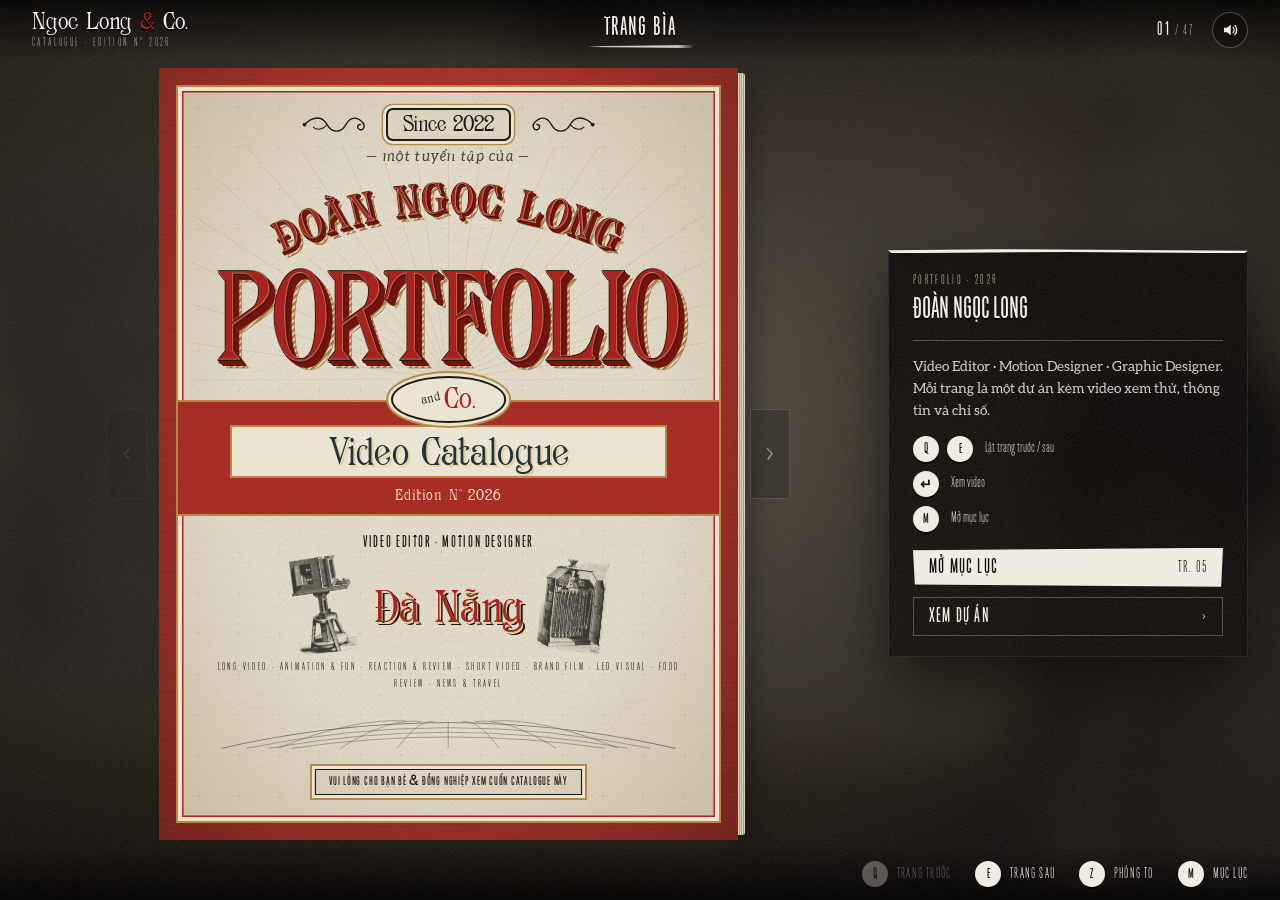
==== index.html @ 3c0e80d6 "Initial commit" ====
<!doctype html>
<html lang="vi">
<head>
  <meta charset="utf-8">
  <meta name="viewport" content="width=device-width, initial-scale=1, viewport-fit=cover">
  <title>Đoàn Ngọc Long · Portfolio</title>
  <meta name="description" content="Portfolio của Đoàn Ngọc Long, Video Editor, Motion Designer và Graphic Designer tại Đà Nẵng, trình bày theo phong cách catalogue Wheeler, Rawson & Co. trong Red Dead Redemption 2.">
  <meta property="og:title" content="Đoàn Ngọc Long · Portfolio">
  <meta property="og:description" content="Video Editor · Motion Designer · Graphic Designer, Đà Nẵng">
  <meta property="og:image" content="assets/img/portrait.jpg">
  <meta name="theme-color" content="#0d0b09">
  <link rel="icon" href="data:image/svg+xml,%3Csvg xmlns='http://www.w3.org/2000/svg' viewBox='0 0 64 64'%3E%3Ccircle cx='32' cy='32' r='30' fill='%23a8231d'/%3E%3Ccircle cx='32' cy='32' r='25' fill='none' stroke='%23e8e2d3' stroke-width='2'/%3E%3Ctext x='32' y='43' font-family='Georgia,serif' font-size='32' font-weight='bold' fill='%23e8e2d3' text-anchor='middle'%3E%26%3C/text%3E%3C/svg%3E">
  <link rel="preload" href="assets/fonts/hand-gothic-bold.woff2" as="font" type="font/woff2" crossorigin>
  <link rel="preload" href="assets/fonts/aleo.woff2" as="font" type="font/woff2" crossorigin>
  <link rel="stylesheet" href="css/style.css?v=12">
</head>
<body>
  <div class="backdrop" aria-hidden="true"><img id="bgImg" alt=""></div>

  <header class="topbar">
    <button class="brand" data-go="0" aria-label="Về trang bìa">
      <span class="brand-name">Ngoc Long <i>&amp;</i> Co.</span>
      <span class="brand-sub">Catalogue · Edition Nº 2026</span>
    </button>
    <div class="topbar-title" id="sectionTitle">Trang bìa</div>
    <div class="topbar-right">
      <span class="counter"><b id="pageNo">01</b> / <span id="pageTotal">00</span></span>
      <button class="sound" id="soundBtn" aria-pressed="true" title="Bật/tắt âm thanh lật trang">
        <svg viewBox="0 0 24 24" aria-hidden="true"><path d="M4 9h4l5-4v14l-5-4H4z" fill="currentColor"/><path class="wave" d="M16 8.5a5 5 0 0 1 0 7M18.5 6a8.5 8.5 0 0 1 0 12" fill="none" stroke="currentColor" stroke-width="1.8" stroke-linecap="round"/></svg>
      </button>
    </div>
  </header>

  <main class="stage">
    <nav class="toc" id="toc" aria-label="Mục lục"></nav>

    <section class="book-wrap">
      <button class="turn turn-prev" data-act="prev" aria-label="Trang trước"><span>‹</span></button>
      <div class="book" id="book" aria-live="polite"></div>
      <button class="turn turn-next" data-act="next" aria-label="Trang sau"><span>›</span></button>
    </section>

    <aside class="panel" id="panel" aria-live="polite"></aside>
  </main>

  <footer class="prompts" id="prompts">
    <button data-act="prev"><kbd>Q</kbd><span>Trang trước</span></button>
    <button data-act="next"><kbd>E</kbd><span>Trang sau</span></button>
    <button data-act="play" id="promptPlay"><kbd>↵</kbd><span>Xem video</span></button>
    <button data-act="zoom" id="promptZoom"><kbd>Z</kbd><span>Phóng to</span></button>
    <button data-act="toc"><kbd>M</kbd><span>Mục lục</span></button>
  </footer>

  <div class="modal" id="modal" role="dialog" aria-modal="true" aria-labelledby="modalTitle" hidden>
    <div class="modal-inner">
      <div class="modal-head">
        <h2 id="modalTitle"></h2>
        <button class="modal-close" data-act="close"><kbd>Esc</kbd><span>Đóng</span></button>
      </div>
      <div class="modal-frame"><video id="modalVideo" controls playsinline preload="metadata"></video><iframe id="modalYt" title="Trình phát YouTube" allow="autoplay; encrypted-media; picture-in-picture; fullscreen" allowfullscreen></iframe></div>
      <p class="modal-meta" id="modalMeta"></p>
      <a class="modal-full" id="modalFull" href="#" target="_blank" rel="noopener" hidden>Xem bản đầy đủ trên Google Drive ↗</a>
    </div>
  </div>

  <script src="js/data.js?v=12"></script>
  <script src="js/excerpts.js?v=12"></script>
  <script src="js/app.js?v=12"></script>
</body>
</html>
---- css/style.css ----
/* ==========================================================================
   ĐOÀN NGỌC LONG — PORTFOLIO
   Phong cách: catalogue Wheeler, Rawson & Co. trong menu Red Dead Redemption 2
   Font: bản Việt hoá SVN (Archaic 1897, Hand Gothic, Aleo) — xem tools/fonts.py
   ========================================================================== */

@font-face { font-family: "Archaic"; src: url("../assets/fonts/archaic-1897.woff2") format("woff2"); font-display: swap; }
@font-face { font-family: "HandGothic"; src: url("../assets/fonts/hand-gothic.woff2") format("woff2"); font-weight: 400; font-display: swap; }
@font-face { font-family: "HandGothic"; src: url("../assets/fonts/hand-gothic-bold.woff2") format("woff2"); font-weight: 700; font-display: swap; }
@font-face { font-family: "Aleo"; src: url("../assets/fonts/aleo.woff2") format("woff2"); font-weight: 400; font-style: normal; font-display: swap; }
@font-face { font-family: "Aleo"; src: url("../assets/fonts/aleo-bold.woff2") format("woff2"); font-weight: 700; font-style: normal; font-display: swap; }
@font-face { font-family: "Aleo"; src: url("../assets/fonts/aleo-italic.woff2") format("woff2"); font-weight: 400; font-style: italic; font-display: swap; }

:root {
  color-scheme: dark;

  /* mực & giấy */
  --ink: #1d1a16;
  --ink-2: #4a4136;
  --paper: #ebe4d3;
  --paper-2: #ddd4be;
  --red: #a8231d;
  --red-2: #74140f;
  --gold: #b38b47;
  --gold-2: #e3cf9c;
  --slate: #22343b;

  /* giao diện RDR2 */
  --ui: #f3efe6;
  --ui-dim: rgba(243, 239, 230, .6);
  --ui-line: rgba(243, 239, 230, .28);
  --rdr-red: #b81c1c;

  --f-display: "Archaic", Georgia, serif;
  --f-gothic: "HandGothic", "Arial Narrow", sans-serif;
  --f-body: "Aleo", Georgia, serif;

  --top-h: 60px;
  --bot-h: 52px;
  --toc-w: 260px;
  --panel-w: 360px;
  --turn: 720ms;

  --noise: url("data:image/svg+xml,%3Csvg xmlns='http://www.w3.org/2000/svg' width='220' height='220'%3E%3Cfilter id='n'%3E%3CfeTurbulence type='fractalNoise' baseFrequency='.85' numOctaves='3' stitchTiles='stitch'/%3E%3CfeColorMatrix values='0 0 0 0 .32 0 0 0 0 .26 0 0 0 0 .18 0 0 0 .2 0'/%3E%3C/filter%3E%3Crect width='100%25' height='100%25' filter='url(%23n)'/%3E%3C/svg%3E");
  --fiber: url("data:image/svg+xml,%3Csvg xmlns='http://www.w3.org/2000/svg' width='400' height='400'%3E%3Cfilter id='f'%3E%3CfeTurbulence type='fractalNoise' baseFrequency='.012 .35' numOctaves='2' seed='4'/%3E%3CfeColorMatrix values='0 0 0 0 .4 0 0 0 0 .32 0 0 0 0 .22 0 0 0 .09 0'/%3E%3C/filter%3E%3Crect width='100%25' height='100%25' filter='url(%23f)'/%3E%3C/svg%3E");
  /* hoa văn giấy: lưới quả trám in mờ kèm bông hoa nhỏ */
  --pattern: url("data:image/svg+xml,%3Csvg xmlns='http://www.w3.org/2000/svg' width='56' height='56' viewBox='0 0 56 56'%3E%3Cg fill='none' stroke='%235a4630' stroke-opacity='.075' stroke-width='.8'%3E%3Cpath d='M28 2 54 28 28 54 2 28Z'/%3E%3Cpath d='M28 12 44 28 28 44 12 28Z'/%3E%3C/g%3E%3Cg fill='%235a4630' fill-opacity='.09'%3E%3Ccircle cx='28' cy='28' r='2'/%3E%3Ccircle cx='28' cy='22.5' r='1.1'/%3E%3Ccircle cx='28' cy='33.5' r='1.1'/%3E%3Ccircle cx='22.5' cy='28' r='1.1'/%3E%3Ccircle cx='33.5' cy='28' r='1.1'/%3E%3Ccircle cx='0' cy='0' r='1.3'/%3E%3Ccircle cx='56' cy='0' r='1.3'/%3E%3Ccircle cx='0' cy='56' r='1.3'/%3E%3Ccircle cx='56' cy='56' r='1.3'/%3E%3C/g%3E%3C/svg%3E");
}

*, *::before, *::after { box-sizing: border-box; }
html, body { height: 100%; }
body {
  margin: 0;
  background: #0b0908;
  color: var(--ui);
  font-family: var(--f-gothic);
  overflow: hidden;
  -webkit-font-smoothing: antialiased;
  text-rendering: optimizeLegibility;
}
button { font: inherit; color: inherit; }
button:focus-visible, a:focus-visible, [tabindex]:focus-visible { outline: 2px solid var(--rdr-red); outline-offset: 3px; }
a { color: inherit; }
[hidden] { display: none !important; }

/* nền: ảnh dự án đang xem, làm mờ như thế giới game phía sau menu */
.backdrop { position: fixed; inset: 0; z-index: -1; background: #0b0908; overflow: hidden; }
.backdrop img {
  position: absolute;
  inset: -6%;
  width: 112%;
  height: 112%;
  object-fit: cover;
  filter: blur(28px) saturate(.75) brightness(.38);
  opacity: 0;
  transition: opacity .8s ease;
}
.backdrop img.on { opacity: 1; }
.backdrop::after {
  content: "";
  position: absolute;
  inset: 0;
  background: var(--noise), radial-gradient(ellipse 75% 70% at 50% 45%, rgba(20, 14, 9, .2) 0%, rgba(6, 5, 4, .78) 100%);
}

/* ==========================================================================
   THANH TRÊN & THANH PHÍM TẮT
   ========================================================================== */
.topbar {
  position: fixed;
  inset: 0 0 auto 0;
  height: var(--top-h);
  z-index: 30;
  display: grid;
  grid-template-columns: 1fr auto 1fr;
  align-items: center;
  padding: 0 32px;
  background: linear-gradient(180deg, rgba(0, 0, 0, .7), rgba(0, 0, 0, 0));
}
.brand { justify-self: start; display: flex; flex-direction: column; background: none; border: 0; padding: 0; cursor: pointer; text-align: left; line-height: 1.1; }
.brand-name { font-family: var(--f-display); font-size: 22px; text-shadow: 0 2px 0 #000; }
.brand-name i { font-style: normal; color: var(--rdr-red); }
.brand-sub { margin-top: 3px; font-size: 12px; letter-spacing: .2em; text-transform: uppercase; color: var(--ui-dim); }
.topbar-title {
  position: relative;
  padding: 0 18px 4px;
  font-weight: 700;
  font-size: 26px;
  letter-spacing: .05em;
  text-transform: uppercase;
  text-shadow: 0 2px 0 #000;
}
.topbar-title::after {
  content: "";
  position: absolute;
  left: 0;
  right: 0;
  bottom: -3px;
  height: 3px;
  background: linear-gradient(90deg, transparent, var(--ui) 15%, var(--ui) 85%, transparent);
  clip-path: polygon(0 40%, 100% 0, 98% 100%, 3% 70%);
  opacity: .85;
}
.topbar-right { justify-self: end; display: flex; align-items: center; gap: 18px; }
.counter { font-size: 15px; letter-spacing: .12em; color: var(--ui-dim); }
.counter b { color: var(--ui); font-size: 19px; }
.sound { width: 36px; height: 36px; display: grid; place-items: center; border: 1px solid var(--ui-line); border-radius: 50%; background: rgba(0, 0, 0, .35); cursor: pointer; }
.sound svg { width: 18px; height: 18px; }
.sound.off { color: var(--ui-dim); }
.sound.off .wave { opacity: 0; }

.prompts {
  position: fixed;
  inset: auto 0 0 0;
  height: var(--bot-h);
  z-index: 30;
  display: flex;
  align-items: center;
  justify-content: flex-end;
  gap: 24px;
  padding: 0 32px;
  background: linear-gradient(0deg, rgba(0, 0, 0, .7), rgba(0, 0, 0, 0));
}
.prompts button { display: flex; align-items: center; gap: 9px; background: none; border: 0; padding: 4px 0; cursor: pointer; font-size: 15px; letter-spacing: .08em; text-transform: uppercase; text-shadow: 0 1px 2px #000; }
.prompts button:disabled { opacity: .32; cursor: default; }
kbd {
  display: inline-grid;
  place-items: center;
  min-width: 26px;
  height: 26px;
  padding: 0 7px;
  border-radius: 13px;
  background: #f1ece2;
  color: #121110;
  font-family: var(--f-gothic);
  font-weight: 700;
  font-size: 14px;
  letter-spacing: 0;
  text-shadow: none;
  box-shadow: 0 2px 0 rgba(0, 0, 0, .65);
}

/* ==========================================================================
   BỐ CỤC CHÍNH
   ========================================================================== */
.stage {
  position: fixed;
  top: var(--top-h);
  bottom: var(--bot-h);
  left: 0;
  right: 0;
  z-index: 1;
  isolation: isolate;
  display: grid;
  grid-template-columns: var(--toc-w) 1fr var(--panel-w);
  grid-template-rows: 100%;
  gap: 24px;
  padding: 8px 32px;
}

.toc { overflow-y: auto; padding: 6px 4px 6px 0; scrollbar-width: thin; scrollbar-color: rgba(255, 255, 255, .25) transparent; }
.toc-head {
  display: flex;
  justify-content: space-between;
  align-items: center;
  padding-bottom: 10px;
  border-bottom: 1px solid var(--ui-line);
  font-weight: 700;
  font-size: 22px;
  letter-spacing: .04em;
  text-transform: uppercase;
}
.toc-close { display: none; background: none; border: 0; cursor: pointer; font-size: 18px; }
.toc ul { list-style: none; margin: 8px 0 0; padding: 0; }
.toc-item {
  display: flex;
  align-items: baseline;
  gap: 10px;
  width: 100%;
  padding: 5px 10px;
  background: none;
  border: 1px solid transparent;
  color: rgba(243, 239, 230, .62);
  text-align: left;
  cursor: pointer;
  font-size: 15px;
  line-height: 1.3;
  transition: color .15s, background-color .15s;
}
.toc-item .no { flex: none; width: 22px; font-size: 12px; color: rgba(243, 239, 230, .38); }
.toc-item.is-dept { margin-top: 10px; color: var(--ui); font-weight: 700; font-size: 18px; letter-spacing: .04em; text-transform: uppercase; }
.toc-item.is-dept .no { color: var(--rdr-red); }
.toc-item.is-sub { padding-left: 16px; font-size: 14px; }
.toc-item:hover { color: var(--ui); background: rgba(255, 255, 255, .05); }
.toc-item.is-current { color: #fff; background: rgba(0, 0, 0, .55); border-color: rgba(255, 255, 255, .78); box-shadow: inset 3px 0 0 var(--rdr-red); }

/* ---------- cuốn sách ---------- */
.book-wrap {
  display: grid;
  grid-template-columns: 40px auto 40px;
  grid-template-rows: 100%;
  align-items: center;
  justify-content: center;
  gap: 12px;
  min-width: 0;
}
.book {
  position: relative;
  height: min(100%, 1180px, calc((100vw - var(--toc-w) - var(--panel-w) - 240px) * 4 / 3));
  aspect-ratio: 3 / 4;
  perspective: 2600px;
}
.book::before {
  content: "";
  position: absolute;
  top: .7%;
  bottom: .7%;
  right: -7px;
  width: 7px;
  background: repeating-linear-gradient(90deg, #d9d0bb 0 1px, #a99c82 1px 2px);
  border-radius: 0 3px 3px 0;
  box-shadow: 6px 10px 20px rgba(0, 0, 0, .5);
}
.turn {
  width: 40px;
  height: 90px;
  display: grid;
  place-items: center;
  background: rgba(0, 0, 0, .35);
  border: 1px solid var(--ui-line);
  font-size: 36px;
  line-height: 1;
  cursor: pointer;
  opacity: .5;
  transition: opacity .2s, background-color .2s;
}
.turn:hover:not(:disabled) { opacity: 1; background: rgba(0, 0, 0, .6); }
.turn:disabled { opacity: .1; cursor: default; }

.page { position: absolute; inset: 0; visibility: hidden; container-type: inline-size; transform-origin: left center; backface-visibility: hidden; }
.page.is-current { visibility: visible; z-index: 1; }
.page.turn-out { z-index: 3; animation: turnOut var(--turn) cubic-bezier(.45, .05, .4, 1) forwards; }
.page.turn-in { z-index: 3; animation: turnIn var(--turn) cubic-bezier(.45, .05, .4, 1) forwards; }
@keyframes turnOut { 0% { transform: rotateY(0); filter: brightness(1); } 100% { transform: rotateY(-96deg); filter: brightness(.55); } }
/* lần đầu mở trang: camera zoom vụt ra, từng khối bật lên giật nhẹ như stop-motion, vòng mực khoanh tiêu đề */
.page.revealing { overflow: hidden; }
.sheet.reveal { animation: rvCam .75s cubic-bezier(.16, .84, .3, 1) var(--rv0, 0ms) both; }
@keyframes rvCam {
  0% { transform: scale(1.3) translate(5%, 6%) rotate(-1.4deg); filter: blur(5px) brightness(1.06); }
  55% { filter: blur(0) brightness(1); }
  100% { transform: none; filter: none; }
}
.sheet.reveal .rv { animation: rvPop .5s steps(6, jump-end) backwards; animation-delay: calc(var(--rv0, 0ms) + 280ms + var(--d, 0) * 60ms); }
@keyframes rvPop {
  0% { opacity: 0; transform: translate(var(--jx), var(--jy)) rotate(var(--jr)) scale(1.22); }
  35% { opacity: 1; transform: translate(calc(var(--jx) * -.5), calc(var(--jy) * -.5)) rotate(calc(var(--jr) * -.6)) scale(.96); }
  70% { transform: rotate(calc(var(--jr) * .3)) scale(1.015); }
}
.ink-oval { position: absolute; z-index: 4; overflow: visible; pointer-events: none; }
.ink-oval path { fill: none; stroke: var(--red); stroke-width: max(2px, calc(var(--u) * .4)); stroke-linecap: round; stroke-linejoin: round; vector-effect: non-scaling-stroke; opacity: .85; stroke-dasharray: 1; stroke-dashoffset: 1; animation: inkDraw .6s steps(10, end) var(--ink-d, 0ms) forwards, inkFade .6s ease calc(var(--ink-d, 0ms) + 2400ms) forwards; }
@keyframes inkDraw { to { stroke-dashoffset: 0; } }
@keyframes inkFade { to { opacity: 0; } }
@keyframes turnIn { 0% { transform: rotateY(-96deg); filter: brightness(.55); } 100% { transform: rotateY(0); filter: brightness(1); } }

.folio {
  position: absolute;
  bottom: 1.6cqw;
  left: 0;
  right: 0;
  text-align: center;
  font-family: var(--f-gothic);
  font-size: max(10px, 1.3cqw);
  letter-spacing: .25em;
  color: var(--ink-2);
  pointer-events: none;
}
.page--cover .folio, .page--back .folio { display: none; }

/* ==========================================================================
   TỜ GIẤY — đơn vị --u = 1% bề rộng trang
   ========================================================================== */
.sheet {
  --u: 1cqw;
  --fs-body: max(12px, calc(var(--u) * 1.72));
  --fs-small: max(11px, calc(var(--u) * 1.48));
  --fs-tiny: max(10px, calc(var(--u) * 1.28));
  position: absolute;
  inset: 0;
  overflow: hidden auto;
  scrollbar-width: none;
  padding: calc(var(--u) * 5.2) calc(var(--u) * 6) calc(var(--u) * 5.5);
  background-color: var(--paper);
  background-image:
    var(--noise),
    var(--fiber),
    var(--pattern),
    radial-gradient(ellipse 80% 75% at 50% 45%, transparent 55%, rgba(130, 100, 60, .22) 100%),
    linear-gradient(90deg, rgba(0, 0, 0, .1), transparent 4%);
  background-size: auto, auto, calc(var(--u) * 7) calc(var(--u) * 7), auto, auto;
  color: var(--ink);
  font-family: var(--f-body);
  font-size: var(--fs-body);
  line-height: 1.55;
  box-shadow: 0 30px 60px rgba(0, 0, 0, .65), 0 0 0 1px rgba(0, 0, 0, .45);
}
/* viền đôi in mảnh quanh trang */
.sheet::before {
  content: "";
  position: absolute;
  inset: calc(var(--u) * 2.4);
  border: 1px solid rgba(29, 26, 22, .4);
  outline: 1px solid rgba(29, 26, 22, .25);
  outline-offset: calc(var(--u) * -.6);
  pointer-events: none;
}
.sheet::-webkit-scrollbar { display: none; }
.sheet p { margin: 0 0 calc(var(--u) * 1.1); }

.topmarks { position: absolute; top: calc(var(--u) * 3.6); left: calc(var(--u) * 6); right: calc(var(--u) * 6); display: flex; justify-content: space-between; pointer-events: none; }
.topmarks span { width: calc(var(--u) * 14); height: calc(var(--u) * .8); border-top: 1px solid var(--ink-2); border-bottom: 1px solid var(--ink-2); opacity: .6; }

.kicker {
  margin: 0 0 calc(var(--u) * .8) !important;
  padding-top: calc(var(--u) * .9);
  border-top: 2px solid var(--ink);
  font-family: var(--f-gothic);
  font-size: var(--fs-small);
  letter-spacing: .18em;
  text-transform: uppercase;
}
.headline {
  margin: 0 0 calc(var(--u) * 1.2);
  font-family: var(--f-gothic);
  font-weight: 700;
  font-size: calc(var(--u) * 4.4);
  line-height: 1.12;
  letter-spacing: .01em;
  text-transform: uppercase;
  text-wrap: balance;
}
.headline.xl { font-family: var(--f-display); font-weight: 400; font-size: calc(var(--u) * 6.4); text-transform: none; line-height: 1.15; }
.headline .light { font-weight: 400; color: var(--ink-2); }
.center { text-align: center; }
.italic { font-style: italic; }
.small { font-size: var(--fs-small); }
.by { margin-top: calc(var(--u) * -.4) !important; text-align: right; font-family: var(--f-gothic); font-size: var(--fs-small); letter-spacing: .1em; text-transform: uppercase; }
.lead { font-weight: 700; }
.dropcap::first-letter {
  float: left;
  font-family: var(--f-display);
  font-weight: 400;
  font-size: calc(var(--u) * 4.6);
  line-height: .9;
  padding: calc(var(--u) * .5) calc(var(--u) * .8) 0 0;
  color: var(--red);
}
.sub {
  margin: calc(var(--u) * 1.6) 0 calc(var(--u) * .5);
  font-family: var(--f-gothic);
  font-weight: 700;
  font-size: calc(var(--u) * 2.3);
  line-height: 1.2;
  letter-spacing: .02em;
  text-transform: uppercase;
}
.dots {
  height: calc(var(--u) * .5);
  margin: calc(var(--u) * 1.4) 0;
  background: radial-gradient(circle, var(--ink-2) 38%, transparent 44%) 0 50% / calc(var(--u) * 1) calc(var(--u) * .5) repeat-x;
}

/* con dấu tròn */
.seal {
  flex: none;
  width: calc(var(--u) * 11);
  height: calc(var(--u) * 11);
  display: grid;
  place-content: center;
  text-align: center;
  border: calc(var(--u) * .45) double var(--ink);
  border-radius: 50%;
  font-family: var(--f-display);
  line-height: 1;
  transform: rotate(-9deg);
  opacity: .8;
  pointer-events: none;
}
.seal-top { font-size: calc(var(--u) * 3.4); }
.seal-amp { font-family: var(--f-body); font-style: italic; font-size: calc(var(--u) * 1.6); margin: calc(var(--u) * .3) 0; }
.seal-bot { font-family: var(--f-gothic); font-size: calc(var(--u) * 1.3); letter-spacing: .2em; }

/* ==========================================================================
   BÌA TRƯỚC & BÌA SAU
   ========================================================================== */
.sheet.cover, .sheet.back {
  padding: 0;
  overflow: hidden;
  background-color: var(--red);
  background-image: var(--noise), var(--fiber), radial-gradient(ellipse at 50% 40%, transparent 50%, rgba(40, 0, 0, .45) 100%);
  background-size: auto;
}
.sheet.cover::before, .sheet.back::before { display: none; }
.cover-frame {
  position: absolute;
  inset: calc(var(--u) * 3);
  display: flex;
  flex-direction: column;
  align-items: center;
  padding: calc(var(--u) * 3.5) calc(var(--u) * 4);
  text-align: center;
  background-color: var(--paper);
  background-image: var(--noise), var(--fiber), var(--pattern), radial-gradient(ellipse at 50% 50%, transparent 55%, rgba(130, 100, 60, .25) 100%);
  background-size: auto, auto, calc(var(--u) * 7) calc(var(--u) * 7), auto;
  border: calc(var(--u) * .5) solid var(--gold);
  box-shadow: inset 0 0 0 calc(var(--u) * .7) var(--paper), inset 0 0 0 calc(var(--u) * .95) var(--red);
}
.cover-top { display: flex; align-items: center; gap: calc(var(--u) * 1.5); }
.flourish { width: calc(var(--u) * 13); height: auto; color: var(--ink); }
.flourish.r { transform: scaleX(-1); }
.the-original {
  padding: calc(var(--u) * .6) calc(var(--u) * 2.6) calc(var(--u) * .4);
  border: calc(var(--u) * .35) solid var(--ink);
  border-radius: calc(var(--u) * 1.2);
  box-shadow: 0 0 0 calc(var(--u) * .5) var(--paper), 0 0 0 calc(var(--u) * .75) var(--gold);
  font-family: var(--f-display);
  font-size: calc(var(--u) * 3.4);
  line-height: 1.2;
}
.cover-name { width: calc(100% + var(--u) * 4); margin: calc(var(--u) * 1) 0 calc(var(--u) * -1.5); font-weight: 400; line-height: 0; }
.sr { position: absolute; width: 1px; height: 1px; overflow: hidden; clip: rect(0 0 0 0); white-space: nowrap; }
.cn { display: block; width: 100%; height: auto; overflow: visible; font-family: var(--f-display); }
.cn-rays line { stroke: var(--gold); stroke-width: 1.4; opacity: .22; }
.cn-hatch { fill: url(#cnHatch); stroke: #8a6a33; stroke-width: 1; }
.cn-depth { fill: var(--red-2); stroke: var(--red-2); stroke-width: 3; stroke-linejoin: round; }
.cn-main { fill: var(--red); stroke: var(--ink); stroke-width: 3.2; stroke-linejoin: round; paint-order: stroke; }
.cn-shine { fill: none; stroke: #f3d9a6; stroke-width: 1.1; opacity: .55; }
.cn-first .cn-main { stroke-width: 2; }
.cn-first .cn-main, .cn-first .cn-hatch, .cn-first .cn-depth { letter-spacing: 4px; }
.cn-first text { letter-spacing: 4px; }
.cn-small { font-family: var(--f-body); font-style: italic; fill: var(--ink-2); letter-spacing: 2px; }
.cover-band {
  position: relative;
  width: calc(100% + var(--u) * 8);
  margin-top: calc(var(--u) * 5);
  padding: calc(var(--u) * 4) 0 calc(var(--u) * 1.2);
  background-color: var(--red);
  background-image: var(--noise);
  border-top: calc(var(--u) * .5) solid var(--gold);
  border-bottom: calc(var(--u) * .5) solid var(--gold);
}
.cover-co {
  position: absolute;
  top: calc(var(--u) * -4.4);
  left: 50%;
  transform: translateX(-50%);
  width: calc(var(--u) * 20);
  height: calc(var(--u) * 8);
  display: flex;
  align-items: center;
  justify-content: center;
  gap: calc(var(--u) * .8);
  border-radius: 50%;
  background: var(--paper);
  border: calc(var(--u) * .45) solid var(--ink);
  box-shadow: 0 0 0 calc(var(--u) * .5) var(--paper), 0 0 0 calc(var(--u) * .85) var(--gold);
  font-family: var(--f-display);
  font-size: calc(var(--u) * 4.6);
  color: var(--red);
}
.cover-co small { font-size: calc(var(--u) * 2); color: var(--ink); transform: rotate(-12deg); }
.cover-catalogue {
  margin: 0 calc(var(--u) * 9);
  padding: calc(var(--u) * 1) 0 calc(var(--u) * .4);
  background: var(--paper);
  border: calc(var(--u) * .4) solid var(--gold);
  font-family: var(--f-display);
  font-size: calc(var(--u) * 6.2);
  line-height: 1.15;
  color: var(--slate);
  text-shadow: calc(var(--u) * .3) calc(var(--u) * .3) 0 var(--gold-2);
}
.cover-edition { margin-top: calc(var(--u) * 1.2); font-family: var(--f-display); font-size: calc(var(--u) * 2.4); letter-spacing: .06em; color: var(--paper); }
.cover-mid { flex: 1; width: 100%; display: flex; flex-direction: column; align-items: center; justify-content: center; padding: calc(var(--u) * 1.2) 0; }
.cover-tag { margin: 0 !important; font-family: var(--f-gothic); font-weight: 700; font-size: calc(var(--u) * 2.8); letter-spacing: .1em; text-transform: uppercase; }
.cover-city {
  margin: calc(var(--u) * 1.2) 0 0 !important;
  font-family: var(--f-display);
  font-size: calc(var(--u) * 7);
  line-height: 1.25;
  color: var(--red);
  text-shadow: calc(var(--u) * .3) calc(var(--u) * .3) 0 var(--gold-2), calc(var(--u) * .6) calc(var(--u) * .6) 0 var(--ink);
}
.cover-reach { margin: calc(var(--u) * 1) 0 0 !important; font-family: var(--f-gothic); font-size: calc(var(--u) * 1.9); letter-spacing: .22em; text-transform: uppercase; }
.globe { width: 92%; height: calc(var(--u) * 8); margin-top: calc(var(--u) * 1.6); color: var(--ink); opacity: .55; }
.cover-foot {
  padding: calc(var(--u) * 1.3) calc(var(--u) * 3);
  border: calc(var(--u) * .35) solid var(--gold);
  box-shadow: inset 0 0 0 calc(var(--u) * .5) var(--paper), inset 0 0 0 calc(var(--u) * .7) var(--ink);
  font-family: var(--f-gothic);
  font-weight: 700;
  font-size: calc(var(--u) * 2.2);
  letter-spacing: .06em;
  line-height: 1.3;
  text-transform: uppercase;
}
.cover-foot i { font-family: var(--f-display); font-style: normal; text-transform: none; }

.back-frame {
  position: absolute;
  inset: calc(var(--u) * 3);
  display: flex;
  flex-direction: column;
  align-items: center;
  justify-content: center;
  padding: calc(var(--u) * 5);
  border: calc(var(--u) * .5) solid var(--gold);
  box-shadow: inset 0 0 0 calc(var(--u) * .9) var(--red), inset 0 0 0 calc(var(--u) * 1.1) var(--gold-2);
  text-align: center;
  color: var(--paper);
}
.back-frame .flourish { color: var(--gold-2); width: calc(var(--u) * 18); }
.back-line { margin: 0 !important; font-family: var(--f-display); font-size: calc(var(--u) * 5.4); line-height: 1.25; }
.back-small { margin: calc(var(--u) * 3) 0 !important; font-family: var(--f-gothic); font-size: calc(var(--u) * 2); letter-spacing: .16em; text-transform: uppercase; }
.back-emblem {
  width: calc(var(--u) * 27);
  height: calc(var(--u) * 27);
  display: grid;
  place-content: center;
  margin-bottom: calc(var(--u) * 3);
  border-radius: 50%;
  border: calc(var(--u) * .7) double var(--gold-2);
  background: rgba(0, 0, 0, .12);
  font-family: var(--f-display);
  font-size: calc(var(--u) * 3.6);
  line-height: 1.2;
}
.back-emblem i { font-style: normal; font-size: calc(var(--u) * 4.4); color: var(--gold-2); }
.back-contact { margin-bottom: calc(var(--u) * 2) !important; font-family: var(--f-gothic); font-size: calc(var(--u) * 2.1); letter-spacing: .06em; }
.back-contact a { text-decoration: none; border-bottom: 1px solid currentColor; }
.fineprint { position: absolute; left: calc(var(--u) * 9); right: calc(var(--u) * 9); bottom: calc(var(--u) * 5); margin: 0 !important; font-family: var(--f-body); font-size: var(--fs-tiny); line-height: 1.45; text-align: center; color: var(--paper); opacity: .75; }

/* ==========================================================================
   GIỚI THIỆU
   ========================================================================== */
.about-grid { display: grid; grid-template-columns: 36% 1fr; gap: calc(var(--u) * 4); margin-top: calc(var(--u) * 1.2); align-items: start; }
.portrait {
  position: relative;
  margin: calc(var(--u) * 1) 0 0;
  padding: calc(var(--u) * 1) calc(var(--u) * 1) 0;
  background: #f6f1e5;
  box-shadow: 0 calc(var(--u) * .4) calc(var(--u) * 1.2) rgba(0, 0, 0, .25);
  transform: rotate(-1.5deg);
}
.portrait img { display: block; width: 100%; aspect-ratio: 3 / 4; object-fit: cover; object-position: 50% 20%; filter: grayscale(1) contrast(1.08) sepia(.12); }
.portrait figcaption { padding: calc(var(--u) * 1) 0 calc(var(--u) * 1.2); text-align: center; font-family: var(--f-body); font-style: italic; font-size: var(--fs-tiny); line-height: 1.4; }
.portrait figcaption b { display: block; font-family: var(--f-gothic); font-style: normal; font-size: calc(var(--u) * 2.4); letter-spacing: .04em; text-transform: uppercase; }
/* hoa văn góc trang */
.corner { position: absolute; z-index: 1; width: calc(var(--u) * 6); height: calc(var(--u) * 6); color: var(--red); opacity: .55; pointer-events: none; }
.corner svg { display: block; width: 100%; height: 100%; }
.corner.tl { top: calc(var(--u) * 3); left: calc(var(--u) * 3); }
.corner.tr { top: calc(var(--u) * 3); right: calc(var(--u) * 3); transform: scaleX(-1); }
.corner.bl { bottom: calc(var(--u) * 3); left: calc(var(--u) * 3); transform: scaleY(-1); }
.corner.br { bottom: calc(var(--u) * 3); right: calc(var(--u) * 3); transform: scale(-1); }
.sheet.about .topmarks { display: none; }
.sheet.about { padding-top: calc(var(--u) * 7); padding-left: calc(var(--u) * 7.5); padding-right: calc(var(--u) * 7.5); }

/* dòng "Xin chào" với hoa văn kéo dài */
.hello { display: flex; align-items: center; gap: calc(var(--u) * 1.6); }
.hello .headline { margin: 0; flex: none; }
.hello .flourish { flex: none; width: calc(var(--u) * 10); color: var(--red); transform: translateY(calc(var(--u) * .4)); }
.hello-rule { flex: 1; height: calc(var(--u) * .9); border-top: 1px solid var(--ink-2); border-bottom: 1px solid var(--ink-2); background: radial-gradient(circle, var(--ink-2) 35%, transparent 42%) 0 50% / calc(var(--u) * 1.2) calc(var(--u) * .9) repeat-x; opacity: .7; }

/* dấu bưu điện đóng lên ảnh */
.postmark {
  position: absolute;
  z-index: 3;
  right: calc(var(--u) * -3.4);
  top: calc(var(--u) * 7);
  width: calc(var(--u) * 13);
  height: calc(var(--u) * 13);
  display: grid;
  place-content: center;
  border: calc(var(--u) * .35) solid rgba(168, 35, 29, .78);
  border-radius: 50%;
  box-shadow: inset 0 0 0 calc(var(--u) * .5) rgba(235, 228, 211, .55), inset 0 0 0 calc(var(--u) * .75) rgba(168, 35, 29, .6);
  color: rgba(168, 35, 29, .85);
  text-align: center;
  line-height: 1.15;
  transform: rotate(14deg);
  mix-blend-mode: multiply;
  pointer-events: none;
}
.postmark b { font-family: var(--f-gothic); font-size: calc(var(--u) * 1.5); letter-spacing: .14em; text-transform: uppercase; }
.postmark i { font-family: var(--f-display); font-style: normal; font-size: calc(var(--u) * 1.9); margin: calc(var(--u) * .2) 0; }

/* dải phim nhựa */
.filmstrip {
  position: relative;
  display: grid;
  grid-template-columns: repeat(6, 1fr);
  gap: calc(var(--u) * 1);
  margin-top: auto;
  padding: calc(var(--u) * 2.4) calc(var(--u) * 1.4);
  background-color: #1b1814;
  background-image:
    radial-gradient(circle at 50% 50%, var(--paper) 42%, transparent 46%),
    radial-gradient(circle at 50% 50%, var(--paper) 42%, transparent 46%);
  background-size: calc(var(--u) * 2.2) calc(var(--u) * 1.2), calc(var(--u) * 2.2) calc(var(--u) * 1.2);
  background-position: 0 calc(var(--u) * .55), 0 calc(100% - var(--u) * .55);
  background-repeat: repeat-x;
  transform: rotate(-.6deg);
  box-shadow: 0 calc(var(--u) * .4) calc(var(--u) * 1) rgba(0, 0, 0, .3);
}
.film-cell { padding: 0; border: 0; background: #000; cursor: pointer; overflow: hidden; }
.film-cell img { display: block; width: 100%; aspect-ratio: 4 / 5; object-fit: cover; filter: grayscale(1) sepia(.45) contrast(1.15) brightness(.95); transition: filter .4s ease, transform .4s ease; }
.film-cell:hover img, .film-cell:focus-visible img { filter: none; transform: scale(1.05); }
.film-cap { display: none; margin: calc(var(--u) * .9) 0 0 !important; text-align: center; font-style: italic; font-size: var(--fs-tiny); color: var(--ink-2); }

.contact { margin: 0; }
.contact div { display: flex; gap: calc(var(--u) * 1.2); align-items: baseline; padding: calc(var(--u) * .55) 0; border-bottom: 1px dotted var(--ink-2); }
.contact dt { flex: none; width: calc(var(--u) * 12); font-family: var(--f-gothic); font-size: var(--fs-small); letter-spacing: .12em; text-transform: uppercase; }
.contact dd { margin: 0; overflow-wrap: anywhere; }
.contact a { text-decoration: none; border-bottom: 1px solid currentColor; }
.sign { margin-top: calc(var(--u) * 2) !important; text-align: right; font-family: var(--f-display); font-size: calc(var(--u) * 3.6); line-height: 1.3; transform: rotate(-3deg); }

/* ==========================================================================
   HỒ SƠ
   ========================================================================== */
.record-grid { display: grid; grid-template-columns: 1.1fr .9fr; gap: calc(var(--u) * 4); }
.record-col > .sub:first-child { margin-top: calc(var(--u) * .4); }
.timeline { list-style: none; margin: 0; padding: 0; }
.timeline li { display: flex; flex-direction: column; gap: calc(var(--u) * .35); padding: calc(var(--u) * 1.5) 0; border-bottom: 1px dotted var(--ink-2); }
.timeline .when { font-family: var(--f-gothic); font-size: var(--fs-small); letter-spacing: .1em; color: var(--red); }
.timeline b { font-family: var(--f-gothic); font-size: calc(var(--u) * 2.4); line-height: 1.25; letter-spacing: .02em; text-transform: uppercase; }
.timeline .where { font-size: var(--fs-body); line-height: 1.55; }
.record-col .sub { margin-top: calc(var(--u) * 2.4); }
/* ==========================================================================
   TRANH KHẮC PUBLIC DOMAIN & KHUNG CHẠM KHẮC (assets/engravings/web)
   ========================================================================== */
.ill { display: block; width: 100%; height: auto; }

/* tranh hai bên tên mục: cùng chiều cao, canh giữa theo cột */
.dept-hero { display: grid; grid-template-columns: calc(var(--u) * 19) 1fr calc(var(--u) * 19); align-items: center; gap: calc(var(--u) * 1); }
.dept-title { min-width: 0; }
.dept-art { width: 100%; opacity: .92; pointer-events: none; }
.dept-art .ill { height: calc(var(--u) * 17); object-fit: contain; }
.dept-art.l { transform: rotate(-3deg); }
.dept-art.r { transform: rotate(3deg); }
.dept-name { font-size: calc(var(--u) * var(--dn, 8.6)) !important; }
.cover-art { display: flex; align-items: center; justify-content: center; gap: calc(var(--u) * 3); }
.cover-art > span { width: calc(var(--u) * 11); opacity: .85; }
.cover-art > span:first-child { transform: rotate(-8deg); }
.cover-art > span:last-child { transform: rotate(6deg); }
.index-head { display: grid; grid-template-columns: calc(var(--u) * 15) 1fr calc(var(--u) * 15); align-items: center; gap: calc(var(--u) * 2); padding-top: calc(var(--u) * 2.4); }
.index-head .headline.xl { margin-top: 0; }
.index-head p { margin-bottom: 0; }
.index-art { opacity: .92; }
.index-art .ill { height: calc(var(--u) * 15); object-fit: contain; }
.index-art.l { transform: rotate(-4deg); }
.index-art.r { transform: rotate(4deg); }
.hand { display: inline-block; width: calc(var(--u) * 7); margin-right: calc(var(--u) * 1); vertical-align: middle; }
.list-foot .hand { width: calc(var(--u) * 6); }
.contact-head { display: grid; grid-template-columns: 1fr calc(var(--u) * 17); align-items: center; gap: calc(var(--u) * 3); }
.contact-head .headline { margin-top: 0; }
.contact-art { opacity: .95; transform: rotate(3deg); }
.contact-art .ill { max-height: calc(var(--u) * 19); object-fit: contain; }
/* timeline kinh nghiệm hai cột */
.xp { flex: 1; display: grid; grid-template-columns: 1fr 1fr; gap: 0 calc(var(--u) * 3.4); margin-top: calc(var(--u) * .6); }
.xp-col { position: relative; list-style: none; margin: 0; padding: 0 0 0 calc(var(--u) * 2.2); display: flex; flex-direction: column; justify-content: space-between; }
.xp-col::before { content: ""; position: absolute; left: calc(var(--u) * .5); top: calc(var(--u) * 1.2); bottom: calc(var(--u) * 1.2); border-left: 1px solid var(--ink-2); }
.xp-col li { position: relative; padding: calc(var(--u) * .55) 0; border-bottom: 1px dotted rgba(29, 26, 22, .35); }
.xp-col li:last-child { border-bottom: 0; }
.xp-col li::before { content: ""; position: absolute; left: calc(var(--u) * -2.1); top: calc(var(--u) * 1.1); width: calc(var(--u) * 1.1); height: calc(var(--u) * 1.1); border-radius: 50%; background: var(--paper); border: 2px solid var(--red); }
.xp-col .what { display: flex; justify-content: space-between; align-items: baseline; gap: calc(var(--u) * 1); }
.xp-col .when { flex: none; font-family: var(--f-gothic); font-size: var(--fs-tiny); letter-spacing: .06em; color: var(--red); }
.xp-col .what b { font-family: var(--f-gothic); font-size: calc(var(--u) * 2); line-height: 1.25; letter-spacing: .02em; text-transform: uppercase; }
.xp-col .where { display: block; font-size: var(--fs-tiny); line-height: 1.4; }
.xp-foot { margin: calc(var(--u) * 1.2) 0 0 !important; padding-top: calc(var(--u) * 1); border-top: calc(var(--u) * .5) double var(--ink); text-align: center; font-style: italic; font-size: var(--fs-small); }
.sheet.skills .record-grid { flex: none; }
.sheet.skills .filmstrip { margin-top: auto; }

.chip-label { margin: calc(var(--u) * .8) 0 calc(var(--u) * .4) !important; font-family: var(--f-gothic); font-size: var(--fs-tiny); letter-spacing: .14em; text-transform: uppercase; color: var(--ink-2); }
.chips { display: flex; flex-wrap: wrap; gap: calc(var(--u) * .7); }
.chip { padding: calc(var(--u) * .35) calc(var(--u) * 1.1); border: 1px solid var(--ink); font-family: var(--f-gothic); font-size: var(--fs-small); letter-spacing: .04em; line-height: 1.4; }
.chip.strong { background: var(--ink); color: var(--paper); }

/* ==========================================================================
   MỤC LỤC (trang)
   ========================================================================== */
.contents { list-style: none; margin: calc(var(--u) * 3) calc(var(--u) * 2) 0; padding: 0; }
.contents button, .dept-list button {
  display: flex;
  align-items: baseline;
  gap: calc(var(--u) * 1.2);
  width: 100%;
  padding: calc(var(--u) * 1.15) 0;
  background: none;
  border: 0;
  border-bottom: 1px solid rgba(29, 26, 22, .18);
  text-align: left;
  cursor: pointer;
}
.contents .no { flex: none; width: calc(var(--u) * 5); font-family: var(--f-display); font-size: calc(var(--u) * 2.6); color: var(--red); }
.contents .t { font-family: var(--f-gothic); font-weight: 700; font-size: calc(var(--u) * 2.8); line-height: 1.2; letter-spacing: .02em; text-transform: uppercase; }
.contents .t small { display: block; font-family: var(--f-body); font-weight: 400; font-style: italic; font-size: var(--fs-small); letter-spacing: 0; text-transform: none; }
.leader { flex: 1; min-width: calc(var(--u) * 3); border-bottom: calc(var(--u) * .25) dotted var(--ink-2); transform: translateY(calc(var(--u) * -.6)); }
.contents .pg { font-family: var(--f-display); font-size: calc(var(--u) * 2.4); }
.contents button:hover .t, .dept-list button:hover span:first-child { color: var(--red); }

/* ==========================================================================
   TRANG MỞ MỤC
   ========================================================================== */
.sheet.dept::after { content: ""; position: absolute; inset: calc(var(--u) * 3.6); border: calc(var(--u) * .6) dotted rgba(29, 26, 22, .55); pointer-events: none; }
.sheet.dept { padding: calc(var(--u) * 6) calc(var(--u) * 7) calc(var(--u) * 6); }
.dept-hero { position: relative; padding: calc(var(--u) * 5) 0 calc(var(--u) * 2.4); border-bottom: calc(var(--u) * .5) double var(--ink); text-align: center; }
.dept-brand { position: absolute; top: 0; left: 0; font-family: var(--f-display); font-size: calc(var(--u) * 2.4); transform: rotate(-6deg); }
.dept-brand i { font-style: normal; color: var(--red); }
.dept-room { font-family: var(--f-gothic); font-weight: 700; font-size: calc(var(--u) * 2.6); letter-spacing: .3em; text-transform: uppercase; }
.dept-name {
  font-family: var(--f-display);
  font-size: calc(var(--u) * 9.4);
  line-height: 1.2;
  white-space: nowrap;
  text-shadow: calc(var(--u) * .3) calc(var(--u) * .3) 0 var(--paper), calc(var(--u) * .6) calc(var(--u) * .6) 0 var(--red);
}
.dept-ribbon {
  display: inline-block;
  margin-top: calc(var(--u) * 1);
  padding: calc(var(--u) * .5) calc(var(--u) * 2.6);
  background: var(--ink);
  color: var(--paper);
  font-family: var(--f-gothic);
  font-weight: 700;
  font-size: calc(var(--u) * 2);
  letter-spacing: .1em;
  text-transform: uppercase;
  transform: skewX(-10deg);
}
.dept-cols { display: grid; grid-template-columns: 1fr 1fr; margin-top: calc(var(--u) * 2.6); }
.dept-cols > div { padding: 0 calc(var(--u) * 2); }
.dept-cols > div:first-child { padding-left: 0; border-right: 1px solid var(--ink); }
.dept-cols > div:last-child { padding-right: 0; }
.dept-cols .sub:first-child { margin-top: 0; }
.note { font-style: italic; font-size: var(--fs-small); color: var(--ink-2); }
.dept-list { list-style: none; margin: 0; padding: 0; }
.dept-list.many button { padding: calc(var(--u) * .35) 0; }
.dept-list button { padding: calc(var(--u) * .7) 0; font-family: var(--f-gothic); font-size: var(--fs-small); letter-spacing: .03em; }
.dept-list .pg { font-family: var(--f-gothic); white-space: nowrap; color: var(--ink-2); }
.dept-gallery { display: flex; justify-content: center; align-items: flex-end; gap: calc(var(--u) * 2.2); margin: auto auto 0; padding-top: calc(var(--u) * 3); }
.dg {
  position: relative;
  flex: var(--ar) 1 0;
  min-width: 0;
  max-width: calc(var(--u) * 32 * var(--ar) + var(--u) * 1.4);
  padding: calc(var(--u) * .7) calc(var(--u) * .7) calc(var(--u) * 2.4);
  background: #f5f0e4;
  border: 0;
  box-shadow: 0 calc(var(--u) * .3) calc(var(--u) * .9) rgba(0, 0, 0, .28);
  transform: rotate(var(--r));
  cursor: pointer;
  transition: transform .25s ease;
}
.dg img { display: block; width: 100%; height: auto; aspect-ratio: var(--ar); object-fit: cover; filter: grayscale(1) sepia(.3) contrast(1.2); transition: filter .4s ease; }
.dg span { position: absolute; left: 0; right: 0; bottom: calc(var(--u) * .5); font-style: italic; font-size: var(--fs-tiny); }
.dg:hover, .dg:focus-visible { transform: rotate(0) translateY(calc(var(--u) * -.8)); }
.dg:hover img, .dg:focus-visible img { filter: none; }

/* ==========================================================================
   VIDEO MINH HOẠ (kiểu tranh khắc)
   ========================================================================== */
.illus { position: relative; margin: 0; cursor: pointer; transform: rotate(-1.2deg); outline-offset: calc(var(--u) * .8); }
.frame { position: relative; display: block; }
.frame video, .frame .yt-thumb {
  display: block;
  width: 100%;
  object-fit: cover;
  background: var(--paper-2);
  filter: grayscale(1) sepia(.35) contrast(1.25) brightness(1.04);
  mix-blend-mode: multiply;
  box-shadow: 0 0 0 1px rgba(29, 26, 22, .55);
  transition: filter .6s ease;
}
.frame::after {
  content: "";
  position: absolute;
  inset: 0;
  background: radial-gradient(circle, rgba(29, 26, 22, .28) 30%, transparent 34%) 0 0 / calc(var(--u) * .5) calc(var(--u) * .5);
  mix-blend-mode: multiply;
  pointer-events: none;
  transition: opacity .6s ease;
}
.illus:hover video, .illus:focus-visible video, .card.is-selected video,
.illus:hover .yt-thumb, .illus:focus-visible .yt-thumb, .card.is-selected .yt-thumb { filter: none; mix-blend-mode: normal; }
/* số liệu kênh YouTube trên trang dự án */
.item.has-gallery:has(.channel-stats) .illus { width: 56%; }
.channel-stats { display: grid; grid-template-columns: repeat(3, 1fr); margin-top: calc(var(--u) * 1); border-top: 2px solid var(--ink); border-bottom: 2px solid var(--ink); }
.channel-stats > div { padding: calc(var(--u) * .5) calc(var(--u) * 1); text-align: center; border-left: 1px solid rgba(29, 26, 22, .4); }
.channel-stats > div:first-child { border-left: 0; }
.channel-stats b { display: block; font-family: var(--f-gothic); font-weight: 700; font-size: calc(var(--u) * 3.4); line-height: 1.1; color: var(--red); }
.channel-stats span { font-family: var(--f-gothic); font-size: var(--fs-tiny); letter-spacing: .1em; text-transform: uppercase; }
.card-meta .views { font-family: var(--f-gothic); font-weight: 700; color: var(--red); letter-spacing: .04em; }
.illus:hover .frame::after, .illus:focus-visible .frame::after, .card.is-selected .frame::after { opacity: 0; }
.tape {
  position: absolute;
  z-index: 2;
  top: calc(var(--u) * -1.2);
  width: calc(var(--u) * 8);
  height: calc(var(--u) * 2.3);
  background: rgba(226, 214, 176, .8);
  box-shadow: 0 1px 2px rgba(0, 0, 0, .2);
  clip-path: polygon(2% 8%, 98% 0, 100% 92%, 0 100%);
}
.tape.t1 { left: 6%; transform: rotate(-9deg); }
.tape.t2 { right: 6%; transform: rotate(7deg); }
.play-badge {
  position: absolute;
  z-index: 2;
  left: 50%;
  bottom: calc(var(--u) * 3);
  transform: translateX(-50%);
  padding: calc(var(--u) * .5) calc(var(--u) * 1.5) calc(var(--u) * .35);
  background: var(--ink);
  color: var(--paper);
  font-family: var(--f-gothic);
  font-weight: 700;
  font-size: max(11px, calc(var(--u) * 1.6));
  letter-spacing: .08em;
  text-transform: uppercase;
  white-space: nowrap;
  transition: background-color .2s;
}
.illus:hover .play-badge { background: var(--red); }

/* ==========================================================================
   TRANG DỰ ÁN NỔI BẬT
   ========================================================================== */
.sheet.item { display: flex; flex-direction: column; }
.item-body { display: grid; grid-template-columns: 46% 1fr; gap: calc(var(--u) * 3.6); align-items: start; margin-top: calc(var(--u) * 1.6); }
.item.flip .item-body { grid-template-columns: 1fr 46%; }
.item.flip .illus { order: 2; transform: rotate(1.2deg); }
.item.h .item-body { display: block; }
.item.h .illus { width: 84%; margin: 0 auto calc(var(--u) * 1.8); transform: rotate(-.5deg); }
.item.h .copy { column-count: 2; column-gap: calc(var(--u) * 4); column-rule: 1px solid rgba(29, 26, 22, .3); }
.item.h .copy .sub { break-after: avoid; }
/* trang gom nhiều video (bộ visual Mứt Gừng): video chính nhỏ lại, các bài còn lại xếp thành dải */
.item.has-gallery .illus { width: 74%; }
.gallery { display: grid; grid-template-columns: repeat(var(--n, 3), 1fr); gap: calc(var(--u) * 2); margin-top: calc(var(--u) * 1.4); padding-top: calc(var(--u) * 1.4); border-top: 1px solid var(--ink); }
.gal { margin: 0; cursor: pointer; }
.gal-img { position: relative; display: block; background: #f5f0e4; padding: calc(var(--u) * .6); box-shadow: 0 calc(var(--u) * .3) calc(var(--u) * .8) rgba(0, 0, 0, .2); transform: rotate(var(--r, -1deg)); transition: transform .25s ease; }
.gal:nth-child(2) .gal-img { --r: 1.2deg; }
.gal:nth-child(3) .gal-img { --r: -.6deg; }
.gal-img img { display: block; width: 100%; aspect-ratio: 2800 / 1300; object-fit: cover; filter: grayscale(1) sepia(.35) contrast(1.2); transition: filter .4s ease; }
.gal-img b { position: absolute; left: 50%; top: 50%; transform: translate(-50%, -50%); display: grid; place-items: center; width: calc(var(--u) * 5); height: calc(var(--u) * 5); border-radius: 50%; background: var(--ink); color: var(--paper); font-size: calc(var(--u) * 1.8); }
.gal:hover .gal-img, .gal:focus-visible .gal-img { transform: rotate(0) scale(1.03); }
.gal:hover img, .gal:focus-visible img { filter: none; }
.gal:hover .gal-img b { background: var(--red); }
.gal figcaption { margin-top: calc(var(--u) * 1); font-family: var(--f-gothic); font-size: var(--fs-small); letter-spacing: .04em; text-transform: uppercase; text-align: center; line-height: 1.3; }
.gal figcaption span { color: var(--red); }
.gal figcaption i { display: block; font-family: var(--f-body); font-size: var(--fs-tiny); text-transform: none; color: var(--ink-2); }
.specs { display: flex; align-items: center; gap: calc(var(--u) * 2.4); margin-top: auto; padding-top: calc(var(--u) * 1.6); }
.item.flip .specs { flex-direction: row-reverse; }
.item.flip .specs .seal { transform: rotate(8deg); }
.specs-body { flex: 1; padding: calc(var(--u) * .9) 0; border-top: calc(var(--u) * .5) double var(--ink); border-bottom: calc(var(--u) * .5) double var(--ink); }
.specs-title { display: flex; justify-content: space-between; align-items: baseline; margin: 0 0 calc(var(--u) * .6) !important; font-family: var(--f-gothic); font-weight: 700; font-size: calc(var(--u) * 2.1); letter-spacing: .04em; text-transform: uppercase; }
.specs-title span { font-family: var(--f-body); font-weight: 400; font-style: italic; font-size: var(--fs-tiny); letter-spacing: 0; text-transform: none; }
.specs dl { display: grid; grid-template-columns: repeat(3, 1fr); gap: calc(var(--u) * .6) calc(var(--u) * 2); margin: 0; }
.specs dl div { min-width: 0; padding-top: calc(var(--u) * .4); border-top: 1px dotted var(--ink-2); }
.specs dt { font-family: var(--f-gothic); font-size: var(--fs-tiny); letter-spacing: .12em; text-transform: uppercase; color: var(--ink-2); }
.specs dd { margin: 0; font-weight: 700; font-size: var(--fs-small); line-height: 1.35; }

/* ==========================================================================
   TRANG DANH SÁCH (3–4 dự án, mỗi dự án một hàng)
   ========================================================================== */
.sheet.list { display: flex; flex-direction: column; }
.cards { flex: 1; display: flex; flex-direction: column; justify-content: space-around; margin-top: calc(var(--u) * .6); }
.card {
  display: grid;
  grid-template-columns: var(--tw) 1fr;
  gap: calc(var(--u) * 3.2);
  align-items: center;
  padding: calc(var(--u) * 1.2) calc(var(--u) * 1.2);
  border-bottom: 1px dotted var(--ink-2);
  transition: background-color .2s;
}
.card:last-child { border-bottom: 0; }
.card.v { --tw: calc(var(--u) * 15); }
.card.h { --tw: calc(var(--u) * 30); }
.card.alt { grid-template-columns: 1fr var(--tw); }
.card.alt .illus { order: 2; transform: rotate(1.2deg); }
.card.is-selected { background: rgba(29, 26, 22, .06); box-shadow: inset 3px 0 0 var(--red); }
.card .play-badge { bottom: calc(var(--u) * 1.6); font-size: max(10px, calc(var(--u) * 1.3)); }
.card .tape { width: calc(var(--u) * 6); height: calc(var(--u) * 1.8); }
.card-no { margin: 0 0 calc(var(--u) * .3) !important; font-family: var(--f-gothic); font-size: var(--fs-tiny); letter-spacing: .1em; text-transform: uppercase; color: var(--red); }
.card-title { margin: 0 0 calc(var(--u) * .6); font-family: var(--f-gothic); font-weight: 700; font-size: calc(var(--u) * 2.6); line-height: 1.2; text-transform: uppercase; }
.card-desc { margin: 0 0 calc(var(--u) * 1) !important; font-size: var(--fs-body); line-height: 1.5; }
.mini-stats { list-style: none; display: grid; grid-template-columns: 1fr 1fr; gap: calc(var(--u) * .45) calc(var(--u) * 2.4); margin: 0 0 calc(var(--u) * 1); padding: calc(var(--u) * .8) 0; border-top: 1px solid var(--ink); border-bottom: 1px solid var(--ink); }
.mini-stats li { display: grid; grid-template-columns: calc(var(--u) * 10) 1fr; align-items: center; gap: calc(var(--u) * 1); font-family: var(--f-gothic); font-size: var(--fs-tiny); letter-spacing: .06em; text-transform: uppercase; }
.mini-stats i { position: relative; height: calc(var(--u) * .8); background: rgba(29, 26, 22, .14); }
.mini-stats i::before { content: ""; position: absolute; inset: 0 auto 0 0; width: var(--v); background: var(--ink); }
.card-meta { display: flex; justify-content: space-between; align-items: center; gap: calc(var(--u) * 1); margin: 0 !important; font-style: italic; font-size: var(--fs-small); color: var(--ink-2); }
.card-meta button { flex: none; padding: calc(var(--u) * .4) calc(var(--u) * 1.2) calc(var(--u) * .3); background: var(--ink); color: var(--paper); border: 0; font-family: var(--f-gothic); font-style: normal; font-weight: 700; font-size: var(--fs-tiny); letter-spacing: .08em; text-transform: uppercase; cursor: pointer; }
.card-meta button:hover { background: var(--red); }
.list-foot { padding-top: calc(var(--u) * 1.2); border-top: calc(var(--u) * .5) double var(--ink); text-align: center; font-style: italic; font-size: var(--fs-small); }

/* khối số liệu (trang giới thiệu) */
.facts { display: grid; grid-template-columns: repeat(4, 1fr); margin-top: calc(var(--u) * 1.8); border-top: calc(var(--u) * .5) double var(--ink); border-bottom: calc(var(--u) * .5) double var(--ink); }
.facts div { padding: calc(var(--u) * 1.4) calc(var(--u) * 1); text-align: center; }
.facts div + div { border-left: 1px dotted var(--ink-2); }
.facts b { display: block; font-family: var(--f-display); font-weight: 400; font-size: calc(var(--u) * 5.4); line-height: 1.15; color: var(--red); }
.facts span { font-family: var(--f-gothic); font-size: var(--fs-tiny); letter-spacing: .1em; text-transform: uppercase; }

/* dàn đều nội dung theo chiều dọc để trang không trống phía dưới */
.sheet.about, .sheet.record, .sheet.dept, .sheet.index, .sheet.clients-page { display: flex; flex-direction: column; }
.record-grid { flex: 1; }
.sheet.index .contents { flex: 1; display: flex; flex-direction: column; justify-content: space-evenly; }
.sheet.clients-page .clients { flex: 1; align-content: space-evenly; }

/* ảnh lớn của trang mở mục */
.dept-band {
  position: relative;
  display: block;
  width: 100%;
  margin-top: auto;
  padding: calc(var(--u) * .8) calc(var(--u) * .8) calc(var(--u) * 3);
  background: #f5f0e4;
  border: 0;
  box-shadow: 0 calc(var(--u) * .3) calc(var(--u) * 1) rgba(0, 0, 0, .28);
  transform: rotate(-.8deg);
  cursor: pointer;
}
.dept-band img { display: block; width: 100%; aspect-ratio: 2 / 1; object-fit: cover; filter: grayscale(1) sepia(.3) contrast(1.2); transition: filter .4s ease; }
.dept-band span { position: absolute; left: 0; right: 0; bottom: calc(var(--u) * .7); font-style: italic; font-size: var(--fs-tiny); }
.dept-band:hover img { filter: none; }

/* ==========================================================================
   KHÁCH HÀNG
   ========================================================================== */
.clients { display: grid; grid-template-columns: repeat(4, 1fr); gap: calc(var(--u) * 1.2); margin: calc(var(--u) * 1.6) 0; }
.ad {
  position: relative;
  min-height: calc(var(--u) * 16);
  display: flex;
  flex-direction: column;
  justify-content: center;
  align-items: center;
  padding: calc(var(--u) * 1.4) calc(var(--u) * .8);
  text-align: center;
  border: calc(var(--u) * .35) solid var(--ink);
}
.ad::before { content: ""; position: absolute; inset: calc(var(--u) * .5); border: 1px solid currentColor; opacity: .5; pointer-events: none; }
.ad:nth-child(5n + 2), .ad:nth-child(5n + 4) { background: var(--ink); color: var(--paper); }
.ad:nth-child(3n) { border-style: double; border-width: calc(var(--u) * .8); }
.ad .nm { line-height: 1.2; overflow-wrap: anywhere; }
.s-display .nm { font-family: var(--f-display); font-size: calc(var(--u) * 3); }
.s-gothic .nm { font-family: var(--f-gothic); font-weight: 700; font-size: calc(var(--u) * 3.2); letter-spacing: .03em; text-transform: uppercase; }
.s-serif .nm { font-family: var(--f-body); font-weight: 700; font-size: calc(var(--u) * 2.5); }
.ad .note { margin-top: calc(var(--u) * .6); font-style: italic; font-size: var(--fs-tiny); }

/* ==========================================================================
   LIÊN HỆ
   ========================================================================== */
.order-tab { margin: 0 calc(var(--u) * 12) calc(var(--u) * 2.4); padding: calc(var(--u) * .6) 0; border-top: 1px solid var(--ink); border-bottom: 1px solid var(--ink); text-align: center; font-family: var(--f-gothic); font-size: var(--fs-small); letter-spacing: .22em; text-transform: uppercase; }
.order-form { margin-top: calc(var(--u) * 2); }
.order-form > label { display: block; margin-bottom: calc(var(--u) * 1.8); }
.order-form label > span, .order-form legend { display: block; font-family: var(--f-gothic); font-size: var(--fs-small); letter-spacing: .14em; text-transform: uppercase; }
.order-form input:not([type]), .order-form textarea {
  display: block;
  width: 100%;
  padding: calc(var(--u) * .5) 0;
  background: transparent;
  border: 0;
  border-bottom: 1px solid var(--ink);
  border-radius: 0;
  color: var(--ink);
  font-family: var(--f-body);
  font-style: italic;
  font-size: max(16px, calc(var(--u) * 2.1));
}
.order-form textarea { resize: vertical; line-height: 1.6; border-bottom: 0; background: repeating-linear-gradient(180deg, transparent 0 calc(1.6em - 1px), rgba(29, 26, 22, .45) calc(1.6em - 1px) 1.6em); }
.order-form input:focus, .order-form textarea:focus { outline: none; border-bottom-color: var(--red); }
.order-form fieldset { display: grid; grid-template-columns: 1fr 1fr; gap: calc(var(--u) * .9) calc(var(--u) * 2); margin: 0 0 calc(var(--u) * 1.8); padding: calc(var(--u) * 1.2) calc(var(--u) * 1.8) calc(var(--u) * 1.6); border: 1px solid var(--ink); }
.order-form legend { padding: 0 calc(var(--u) * .8); }
.check { display: flex; align-items: center; gap: calc(var(--u) * 1); cursor: pointer; }
.check input { flex: none; width: max(16px, calc(var(--u) * 2)); height: max(16px, calc(var(--u) * 2)); accent-color: var(--red); margin: 0; }
.check span { font-family: var(--f-gothic); font-weight: 700; font-size: calc(var(--u) * 2); line-height: 1.2; text-transform: uppercase; }
.check small { display: block; font-family: var(--f-body); font-weight: 400; font-style: italic; font-size: var(--fs-tiny); text-transform: none; }
.order-row { display: flex; align-items: center; gap: calc(var(--u) * 2); flex-wrap: wrap; }
.order-btn {
  padding: calc(var(--u) * 1) calc(var(--u) * 3) calc(var(--u) * .8);
  background: var(--ink);
  color: var(--paper);
  border: 0;
  box-shadow: calc(var(--u) * .5) calc(var(--u) * .5) 0 var(--red);
  font-family: var(--f-gothic);
  font-weight: 700;
  font-size: max(15px, calc(var(--u) * 2.3));
  letter-spacing: .08em;
  text-transform: uppercase;
  cursor: pointer;
  transition: background-color .2s, transform .1s;
}
.order-btn:hover { background: var(--red); }
.order-btn:active { transform: translate(2px, 2px); }
.order-msg { margin: 0 !important; font-style: italic; font-size: var(--fs-small); }
.order-direct { position: absolute; left: calc(var(--u) * 6); right: calc(var(--u) * 6); bottom: calc(var(--u) * 5.5); display: flex; flex-wrap: wrap; justify-content: center; gap: calc(var(--u) * 1) calc(var(--u) * 3); padding-top: calc(var(--u) * 1); border-top: calc(var(--u) * .45) double var(--ink); font-family: var(--f-gothic); font-size: var(--fs-small); letter-spacing: .06em; }
.order-direct a { text-decoration: none; border-bottom: 1px solid currentColor; }

/* ==========================================================================
   BẢNG THÔNG TIN KIỂU RDR2
   ========================================================================== */
.panel { align-self: center; min-width: 0; }
.panel-inner {
  position: relative;
  padding: 22px 24px 20px;
  background: var(--noise), linear-gradient(180deg, rgba(0, 0, 0, .86), rgba(0, 0, 0, .74));
  border: 1px solid rgba(255, 255, 255, .1);
  box-shadow: 0 24px 60px rgba(0, 0, 0, .6);
  animation: panelIn .3s ease both;
}
.panel-inner::before { content: ""; position: absolute; left: -1px; right: -1px; top: -3px; height: 4px; background: var(--ui); clip-path: polygon(0 30%, 30% 0, 100% 40%, 99% 100%, 50% 70%, 1% 100%); }
@keyframes panelIn { from { opacity: 0; transform: translateX(8px); } to { opacity: 1; transform: none; } }
.p-head { margin-bottom: 14px; padding-bottom: 12px; border-bottom: 1px solid var(--ui-line); }
.p-class { margin: 0 0 6px; font-size: 13px; letter-spacing: .18em; text-transform: uppercase; color: #cdb98b; }
.p-title { margin: 0; font-weight: 700; font-size: 30px; line-height: 1.15; text-transform: uppercase; text-shadow: 0 2px 0 #000; text-wrap: balance; }
.p-desc { margin: 0 0 14px; font-family: var(--f-body); font-size: 14px; line-height: 1.6; color: rgba(243, 239, 230, .86); }
.p-note { margin: -6px 0 14px; font-size: 12px; letter-spacing: .12em; text-transform: uppercase; color: var(--ui-dim); }
.p-stats { list-style: none; margin: 0 0 16px; padding: 0; }
.p-stats li { display: grid; grid-template-columns: 104px 1fr; align-items: center; gap: 12px; margin: 9px 0; }
.p-stats .lbl { font-size: 13px; letter-spacing: .12em; text-transform: uppercase; color: var(--ui-dim); }
.bar { position: relative; height: 9px; background: rgba(255, 255, 255, .15); }
.bar i { position: absolute; inset: 0 auto 0 0; width: 0; background: #f1ece2; transition: width .8s cubic-bezier(.2, .8, .2, 1); }
.bar::after { content: ""; position: absolute; inset: 0; background: repeating-linear-gradient(90deg, transparent 0 calc(20% - 3px), #0a0908 calc(20% - 3px) 20%); }
.panel.ready .bar i { width: var(--v); }
.p-info { margin: 0 0 14px; }
.p-info div { display: flex; justify-content: space-between; gap: 16px; padding: 7px 0; border-bottom: 1px solid rgba(255, 255, 255, .1); }
.p-info dt { flex: none; font-size: 13px; letter-spacing: .12em; text-transform: uppercase; color: var(--ui-dim); }
.p-info dd { margin: 0; text-align: right; font-size: 15px; overflow-wrap: anywhere; }
.p-info a { text-decoration: none; border-bottom: 1px solid var(--ui-line); }
.p-buy {
  display: flex;
  justify-content: space-between;
  align-items: center;
  width: 100%;
  margin-top: 10px;
  padding: 10px 16px 9px;
  background: #f1ece2;
  color: #111;
  border: 0;
  font-family: var(--f-gothic);
  font-weight: 700;
  font-size: 20px;
  letter-spacing: .06em;
  text-transform: uppercase;
  text-decoration: none;
  cursor: pointer;
  clip-path: polygon(0 6%, 100% 0, 99.4% 100%, .6% 94%);
  transition: background-color .15s, color .15s;
}
.p-buy b { font-weight: 400; font-size: 17px; letter-spacing: .06em; }
.p-buy:hover { background: #fff; color: var(--rdr-red); }
.p-buy.ghost { background: transparent; color: var(--ui); box-shadow: inset 0 0 0 1px var(--ui-line); clip-path: none; }
.p-buy.ghost:hover { background: rgba(255, 255, 255, .08); color: #fff; }
.p-guide { margin: 4px 0 16px; }
.p-guide div { display: flex; align-items: center; gap: 8px; margin: 9px 0; font-size: 15px; color: rgba(243, 239, 230, .86); }
.p-guide span { margin-left: 4px; }
.p-figures { display: grid; grid-template-columns: repeat(auto-fit, minmax(90px, 1fr)); gap: 12px; margin: 4px 0 18px; }
.p-figures div { padding-left: 10px; border-left: 2px solid var(--rdr-red); }
.p-figures b { display: block; font-size: 32px; line-height: 1.1; }
.p-figures span { font-size: 12px; letter-spacing: .08em; text-transform: uppercase; color: var(--ui-dim); }
.p-list { list-style: none; margin: 0; padding: 0; }
.p-list button { display: block; width: 100%; padding: 9px 0; background: none; border: 0; border-bottom: 1px solid rgba(255, 255, 255, .1); text-align: left; cursor: pointer; font-weight: 700; font-size: 19px; letter-spacing: .03em; text-transform: uppercase; transition: padding .15s; }
.p-list small { display: block; font-weight: 400; font-size: 13px; letter-spacing: .04em; text-transform: none; color: var(--ui-dim); }
.p-list button:hover { padding-left: 8px; box-shadow: inset 3px 0 0 var(--rdr-red); }

/* ==========================================================================
   CỬA SỔ XEM VIDEO
   ========================================================================== */
.modal { position: fixed; inset: 0; z-index: 60; display: grid; place-items: center; padding: 20px; background: rgba(5, 4, 3, .93); opacity: 0; transition: opacity .25s ease; }
.modal.open { opacity: 1; }
.modal-inner { width: min(1200px, 100%); }
.modal.is-v .modal-inner { width: min(500px, 100%); }
.modal-head { display: flex; justify-content: space-between; align-items: flex-end; gap: 16px; margin-bottom: 14px; padding-bottom: 10px; border-bottom: 1px solid var(--ui-line); }
.modal-head h2 { margin: 0; font-weight: 700; font-size: 28px; line-height: 1.15; text-transform: uppercase; }
.modal-close { flex: none; display: flex; align-items: center; gap: 8px; background: none; border: 0; cursor: pointer; font-size: 15px; letter-spacing: .08em; text-transform: uppercase; }
.modal-frame { background: #000; box-shadow: 0 0 0 1px rgba(255, 255, 255, .18), 0 30px 80px #000; }
.modal-frame video { display: block; width: 100%; max-height: calc(100dvh - 150px); background: #000; }
.modal.is-v .modal-frame video { aspect-ratio: 9 / 16; object-fit: contain; }
.modal-frame iframe { display: none; width: 100%; aspect-ratio: 16 / 9; max-height: calc(100dvh - 150px); border: 0; background: #000; }
.modal.is-yt .modal-frame video { display: none; }
.modal.is-yt .modal-frame iframe { display: block; }
.modal-meta { margin: 12px 0 0; font-size: 14px; letter-spacing: .1em; text-transform: uppercase; color: var(--ui-dim); }
.modal-full { display: inline-block; margin-top: 12px; padding: 8px 16px 7px; background: #f1ece2; color: #0a0908; font-weight: 700; font-size: 15px; letter-spacing: .08em; text-transform: uppercase; text-decoration: none; }
.modal-full:hover { background: var(--rdr-red); color: #fff; }
.modal-full[hidden] { display: none; }

/* ==========================================================================
   CHẾ ĐỘ PHÓNG TO (phím Z): ẩn hai bên, trang sách dàn lại lớn gần gấp đôi, cuộn để đọc
   ========================================================================== */
body.zoomed .stage { grid-template-columns: 1fr; }
body.zoomed .toc, body.zoomed .panel { display: none; }
body.zoomed .book-wrap { grid-template-rows: auto; align-items: start; overflow: auto; scrollbar-width: thin; scrollbar-color: rgba(255, 255, 255, .3) transparent; padding-bottom: 24px; }
body.zoomed .book { height: min(calc((100vh - var(--top-h) - var(--bot-h) - 16px) * 1.75), calc((100vw - 200px) * 4 / 3)); }
body.zoomed .turn { position: sticky; top: calc(50% - 40px); }
body.zoomed .page.has-more::after { display: none; }
body.zoomed #promptZoom kbd { background: var(--rdr-red); border-color: var(--rdr-red); }

/* ==========================================================================
   MÀN HÌNH VỪA & NHỎ
   ========================================================================== */
@media (max-width: 1439px) {
  .stage { grid-template-columns: 1fr var(--panel-w); }
  .book { height: min(100%, 1180px, calc((100vw - var(--panel-w) - 200px) * 4 / 3)); }
  .toc {
    position: fixed;
    z-index: 40;
    top: var(--top-h);
    bottom: var(--bot-h);
    left: 0;
    width: min(320px, 86vw);
    padding: 16px 18px;
    background: rgba(8, 7, 6, .97);
    border-right: 1px solid var(--ui-line);
    transform: translateX(-105%);
    transition: transform .3s ease;
  }
  body.toc-open .toc { transform: none; }
  .toc-close { display: block; }
}
/* laptop màn thấp: thu gọn khung để trang sách lớn hơn */
@media (max-height: 820px) and (min-width: 900px) {
  :root { --top-h: 48px; --bot-h: 42px; }
  .stage { padding-top: 4px; padding-bottom: 4px; }
  .topbar-title { font-size: 22px; }
  .brand-name { font-size: 20px; }
  .item.has-gallery:has(.channel-stats) .illus { width: 48%; }
  .sheet { --fs-body: max(11.5px, calc(var(--u) * 1.72)); --fs-small: max(10.5px, calc(var(--u) * 1.48)); --fs-tiny: max(9.5px, calc(var(--u) * 1.28)); }
}

/* trang dài hơn khung: báo hiệu còn nội dung bên dưới */
.page.has-more::after {
  content: "Cuộn xuống ▾";
  position: absolute;
  z-index: 4;
  left: 0;
  right: 0;
  bottom: 0;
  height: 13%;
  display: flex;
  align-items: flex-end;
  justify-content: center;
  padding-bottom: 2.2cqw;
  background: linear-gradient(180deg, rgba(235, 228, 211, 0), rgba(235, 228, 211, .97) 70%);
  font-family: var(--f-gothic);
  font-size: max(10px, 1.4cqw);
  letter-spacing: .2em;
  text-transform: uppercase;
  color: var(--red);
  pointer-events: none;
}

@media (max-width: 1100px) {
  :root { --panel-w: 310px; }
  .p-title { font-size: 26px; }
}

@media (max-width: 899px) {
  :root { --top-h: 54px; --bot-h: 56px; }
  body { overflow: auto; }
  .brand { min-width: 0; }
  .brand-sub { letter-spacing: .14em; white-space: nowrap; overflow: hidden; text-overflow: ellipsis; }
  .topbar { padding: 0 14px; grid-template-columns: minmax(0, 1fr) auto; background: #0b0908; border-bottom: 1px solid rgba(255, 255, 255, .08); }
  .topbar-title { display: none; }
  .brand-name { font-size: 18px; }
  .brand-sub { font-size: 10px; }
  .counter { font-size: 13px; }
  .counter b { font-size: 16px; }
  .topbar-right { gap: 10px; }
  .sound { width: 32px; height: 32px; }
  .prompts { justify-content: space-around; gap: 6px; padding: 0 6px env(safe-area-inset-bottom); background: #0b0908; border-top: 1px solid rgba(255, 255, 255, .08); }
  .prompts button { flex-direction: column; gap: 3px; font-size: 11px; letter-spacing: .06em; }
  .prompts kbd { min-width: 24px; height: 24px; font-size: 12px; }
  #promptZoom { display: none; }

  .stage { position: static; display: block; padding: calc(var(--top-h) + 12px) 12px calc(var(--bot-h) + 20px); }
  .book-wrap { display: block; }
  .turn { display: none; }
  .book { width: 100%; height: auto; aspect-ratio: auto; perspective: none; }
  .book::before { display: none; }
  .page { position: relative; display: none; visibility: visible; }
  .page.is-current { display: block; }
  .page.slide-in-r { animation: slideInR .35s ease both; }
  .page.slide-in-l { animation: slideInL .35s ease both; }

  .sheet { --u: 1.8cqw; --fs-body: 15px; --fs-small: 13.5px; --fs-tiny: 12px; position: relative; inset: auto; overflow: visible; padding: 40px 22px 46px; }
  .sheet.cover, .sheet.back { --u: 1cqw; aspect-ratio: 3 / 4; padding: 0; }
  .sheet::before { inset: 10px; }
  .headline { font-size: calc(var(--u) * 3.8); }
  .headline.xl { font-size: calc(var(--u) * 5.4); }
  .topmarks { top: 18px; left: 22px; right: 22px; }
  .topmarks span { width: 22%; }

  .order-direct, .fineprint { position: static; margin-top: 22px; }
  .sheet.back .fineprint { position: absolute; }
  .about-grid, .record-grid, .dept-cols, .xp { grid-template-columns: 1fr; gap: 18px; }
  .xp { gap: 0; }
  .filmstrip { grid-template-columns: repeat(3, 1fr); }
  .portrait { width: 70%; margin: 6px auto 0; }
  .dept-cols > div, .dept-cols > div:first-child, .dept-cols > div:last-child { padding: 0; border: 0; }
  .dept-cols > div:first-child { padding-bottom: 16px; border-bottom: 1px solid var(--ink); }
  .sheet.dept { padding: 40px 28px 46px; }
  .sheet.dept::after { inset: 14px; }
  /* điện thoại: hai tranh một hàng phía trên, tên mục dùng cả bề ngang */
  .dept-hero { grid-template-columns: 1fr 1fr; padding-top: calc(var(--u) * 9); }
  .dept-title { grid-column: 1 / -1; grid-row: 2; }
  .dept-art { grid-row: 1; }
  .dept-art .ill { height: calc(var(--u) * 19); }
  .dept-name { font-size: calc(var(--u) * var(--dn, 8.6) * 1.02) !important; }
  .index-head { grid-template-columns: calc(var(--u) * 14) 1fr calc(var(--u) * 14); gap: calc(var(--u) * 1); }
  .index-head .headline.xl { white-space: nowrap; }
  .index-head p { display: none; }
  .index-art .ill { height: calc(var(--u) * 15); }

  .item-body, .item.flip .item-body { grid-template-columns: 1fr; gap: 24px; }
  .item.flip .illus { order: 0; }
  .item.v .illus { width: 74%; margin: 6px auto 0; }
  .item.h .copy { column-count: 1; }
  .specs .seal { display: none; }
  .specs dl { grid-template-columns: 1fr 1fr; }
  .card, .card.alt { grid-template-columns: 1fr; gap: 14px; padding: 22px 12px; }
  .card.alt .illus { order: 0; }
  .card.v .illus { width: 64%; margin: 0 auto; }
  .facts { grid-template-columns: repeat(2, 1fr); }
  .facts div:nth-child(3) { border-left: 0; }

  .clients { grid-template-columns: repeat(2, 1fr); }
  .item.has-gallery .illus { width: 100%; }
  .gallery { grid-template-columns: 1fr 1fr; }
  .order-tab { margin-left: 0; margin-right: 0; }
  .order-form fieldset { grid-template-columns: 1fr; }
  .contents { margin: 18px 0 0; }
  .panel { margin-top: 18px; }
  .panel-inner { animation: none; }
}
@keyframes slideInR { from { opacity: 0; transform: translateX(28px); } to { opacity: 1; transform: none; } }
@keyframes slideInL { from { opacity: 0; transform: translateX(-28px); } to { opacity: 1; transform: none; } }

@media (prefers-reduced-motion: reduce) {
  *, *::before, *::after { animation-duration: .01ms !important; transition-duration: .01ms !important; }
}
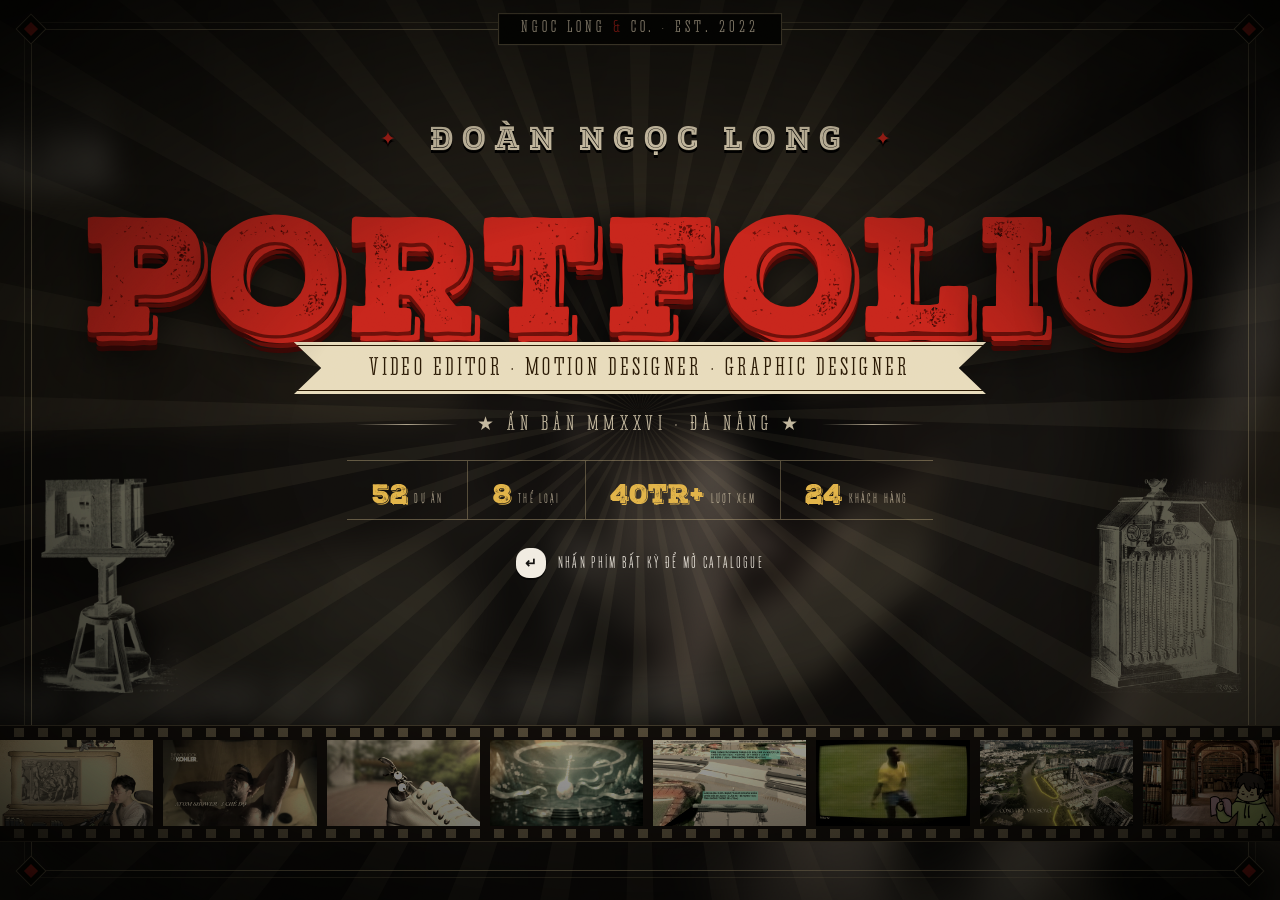
==== commit 9c31cb8f: "Intro kiểu RDR2, font Viễn Tây, sửa tranh khắc, thêm Vui Vẻ/Batman" ====
--- a/index.html
+++ b/index.html
@@ -12,7 +12,8 @@
   <link rel="icon" href="data:image/svg+xml,%3Csvg xmlns='http://www.w3.org/2000/svg' viewBox='0 0 64 64'%3E%3Ccircle cx='32' cy='32' r='30' fill='%23a8231d'/%3E%3Ccircle cx='32' cy='32' r='25' fill='none' stroke='%23e8e2d3' stroke-width='2'/%3E%3Ctext x='32' y='43' font-family='Georgia,serif' font-size='32' font-weight='bold' fill='%23e8e2d3' text-anchor='middle'%3E%26%3C/text%3E%3C/svg%3E">
   <link rel="preload" href="assets/fonts/hand-gothic-bold.woff2" as="font" type="font/woff2" crossorigin>
   <link rel="preload" href="assets/fonts/aleo.woff2" as="font" type="font/woff2" crossorigin>
-  <link rel="stylesheet" href="css/style.css?v=12">
+  <link rel="stylesheet" href="css/style.css?v=15">
+  <link rel="stylesheet" href="css/splash.css?v=15">
 </head>
 <body>
   <div class="backdrop" aria-hidden="true"><img id="bgImg" alt=""></div>
@@ -63,8 +64,9 @@
     </div>
   </div>
 
-  <script src="js/data.js?v=12"></script>
-  <script src="js/excerpts.js?v=12"></script>
-  <script src="js/app.js?v=12"></script>
+  <script src="js/data.js?v=15"></script>
+  <script src="js/excerpts.js?v=15"></script>
+  <script src="js/splash.js?v=15"></script>
+  <script src="js/app.js?v=15"></script>
 </body>
 </html>
--- a/css/splash.css
+++ b/css/splash.css
@@ -0,0 +1,207 @@
+/* MÀN MỞ ĐẦU (js/splash.js) — đếm ngược phim cũ → báo xoay + collage → màn tiêu đề kiểu RDR2.
+   Mốc thời gian (giây): đếm ngược 0–0.95 · báo xoay 0.95–2.15 · collage 2.15–3.2 · lao vào 3.45 · tiêu đề 3.9 */
+
+@font-face { font-family: "NexaRust"; src: url("../assets/fonts/nexa-rust.woff2") format("woff2"); font-display: block; }
+@font-face { font-family: "Posterizer"; src: url("../assets/fonts/posterizer.woff2") format("woff2"); font-display: block; }
+@font-face { font-family: "CorkiTuscan"; src: url("../assets/fonts/corki-tuscan.woff2") format("woff2"); font-display: block; }
+
+body.splash-on { overflow: hidden; }
+.splash { position: fixed; inset: 0; z-index: 200; overflow: hidden; background: #070605; color: #f3efe6; cursor: pointer; font-family: var(--f-gothic); }
+.sp-grain { position: absolute; inset: -20%; z-index: 9; pointer-events: none; background: var(--noise), var(--noise); background-size: 220px 220px, 300px 300px; opacity: .45; mix-blend-mode: overlay; animation: spGrain .4s steps(4) infinite; }
+.splash::after { content: ""; position: absolute; inset: 0; z-index: 8; pointer-events: none; background: radial-gradient(ellipse 72% 66% at 50% 50%, transparent 38%, rgba(0, 0, 0, .86) 100%); animation: spFlicker .14s steps(2) infinite; }
+@keyframes spGrain { 0% { transform: translate(0, 0); } 25% { transform: translate(-3%, 2%); } 50% { transform: translate(2%, -3%); } 75% { transform: translate(-2%, -1%); } 100% { transform: translate(1%, 3%); } }
+@keyframes spFlicker { 0% { opacity: .9; } 100% { opacity: 1; } }
+
+/* ---------- 1. đếm ngược phim cũ ---------- */
+.sp-leader { position: absolute; inset: 0; z-index: 4; display: grid; place-items: center; animation: spHide .12s linear .95s forwards; }
+.sp-leader > * { grid-area: 1 / 1; }
+.sp-leader svg { width: min(52vh, 420px); height: auto; overflow: visible; fill: none; stroke: rgba(243, 239, 230, .55); stroke-width: 1.4; }
+.sp-leader .sp-sweep { stroke: rgba(243, 239, 230, .95); stroke-width: 3; transform-origin: 100px 100px; animation: spTurn .32s linear 3; }
+.sp-leader b { font-family: "CorkiTuscan", var(--f-display); font-weight: 400; font-size: min(34vh, 280px); line-height: 1; color: rgba(243, 239, 230, .9); opacity: 0; animation: spShow .32s linear calc(var(--n) * .32s); }
+@keyframes spTurn { to { transform: rotate(360deg); } }
+@keyframes spShow { 0%, 100% { opacity: 1; } }
+@keyframes spHide { to { opacity: 0; visibility: hidden; } }
+
+/* ---------- 2. tờ báo + collage ---------- */
+.sp-stage { position: absolute; inset: 0; z-index: 2; display: grid; place-items: center; transform-origin: 50% 38%; animation: spWhip .45s cubic-bezier(.5, 0, .9, .4) 3.45s forwards; }
+.sp-board { position: relative; width: min(62vw, 820px, 98vh); animation: spPush 1.4s ease-out 2.15s both; }
+@keyframes spPush { from { transform: scale(1); } to { transform: scale(1.05); } }
+@keyframes spWhip { to { transform: scale(3.6); filter: blur(10px); opacity: 0; } }
+
+.sp-paper {
+  container-type: inline-size;
+  position: relative;
+  padding: 3cqw 3.6cqw 3.2cqw;
+  background-color: #e6dcc6;
+  background-image: var(--noise), var(--fiber), radial-gradient(ellipse at 50% 45%, transparent 50%, rgba(110, 80, 40, .38) 100%);
+  color: #1b1712;
+  font-family: var(--f-body);
+  box-shadow: 0 40px 90px rgba(0, 0, 0, .9), 0 0 0 1px rgba(0, 0, 0, .5);
+  animation: spSpin 1.2s cubic-bezier(.08, .72, .22, 1) .95s both;
+}
+@keyframes spSpin {
+  0% { transform: rotate(-1260deg) scale(.03); filter: blur(10px); opacity: 0; }
+  12% { opacity: 1; }
+  80% { filter: blur(0); }
+  100% { transform: rotate(-2.5deg) scale(1); filter: blur(0); opacity: 1; }
+}
+.sp-mast { display: grid; grid-template-columns: 1fr auto 1fr; align-items: center; gap: 2cqw; padding-bottom: .8cqw; border-bottom: .5cqw double #1b1712; }
+.sp-mast h2 { margin: 0; font-family: var(--f-display); font-weight: 400; font-size: 5.6cqw; line-height: 1.05; white-space: nowrap; }
+.sp-ear { margin: 0; padding: .5cqw .8cqw; border: 1px solid #1b1712; font-family: var(--f-gothic); font-size: 1.15cqw; letter-spacing: .1em; line-height: 1.35; text-align: center; text-transform: uppercase; justify-self: start; }
+.sp-ear:last-child { justify-self: end; }
+.sp-dateline { display: flex; justify-content: space-between; margin: .5cqw 0 0; padding-bottom: .4cqw; border-bottom: 1px solid #1b1712; font-family: var(--f-gothic); font-size: 1.15cqw; letter-spacing: .14em; text-transform: uppercase; }
+.sp-head { margin: .6cqw 0 0; font-family: "Posterizer", var(--f-gothic); font-weight: 400; font-size: 15cqw; line-height: .95; letter-spacing: .02em; text-align: center; text-transform: uppercase; }
+.sp-deck { margin: .4cqw 0 1cqw; padding: .5cqw 0; border-top: 1px solid #1b1712; border-bottom: .5cqw double #1b1712; font-style: italic; font-size: 2.2cqw; text-align: center; }
+.sp-cols { display: grid; grid-template-columns: 25% 1fr 21%; gap: 2.4cqw; font-size: 1.22cqw; line-height: 1.45; text-align: justify; }
+.sp-cols p { margin: 0 0 .7cqw; }
+.sp-text { column-count: 2; column-gap: 1.6cqw; column-rule: 1px solid rgba(27, 23, 18, .35); }
+.sp-side { column-count: 1; padding-left: 1.4cqw; border-left: 1px solid rgba(27, 23, 18, .35); }
+.sp-side ul { margin: 0; padding: 0; list-style: none; font-family: var(--f-gothic); text-transform: uppercase; letter-spacing: .04em; line-height: 1.6; }
+.sp-side-h { font-family: var(--f-gothic); font-weight: 700; text-transform: uppercase; letter-spacing: .1em; border-bottom: 1px solid #1b1712; }
+.sp-photo { margin: 0; }
+.sp-photo img { display: block; width: 100%; aspect-ratio: 4 / 5; object-fit: cover; object-position: 50% 20%; filter: grayscale(1) contrast(1.35) brightness(1.05); mix-blend-mode: multiply; }
+.sp-photo figcaption { margin-top: .4cqw; font-style: italic; text-align: center; }
+
+/* các mảnh collage: bật ra kiểu stop-motion theo --at */
+.sp-board > [style*="--at"] { position: absolute; z-index: 2; opacity: 0; transform: rotate(var(--r, 0deg)); animation: spPop .42s steps(5, end) var(--at) both; }
+@keyframes spPop {
+  0% { opacity: 0; transform: scale(1.9) rotate(calc(var(--r, 0deg) - 14deg)); }
+  45% { opacity: 1; transform: scale(.9) rotate(calc(var(--r, 0deg) + 3deg)); }
+  100% { opacity: 1; transform: scale(1) rotate(var(--r, 0deg)); }
+}
+.sp-pol { width: var(--w, 26%); margin: 0; padding: 2.2% 2.2% 5%; background: #f3eee2; box-shadow: 0 14px 30px rgba(0, 0, 0, .55); }
+.sp-pol img { display: block; width: 100%; aspect-ratio: 4 / 3; object-fit: cover; filter: sepia(.25) contrast(1.05); }
+.sp-pol.is-v img { aspect-ratio: 9 / 14; }
+.sp-pol figcaption { margin-top: .5em; font-family: "CorkiTuscan", var(--f-gothic); font-size: clamp(10px, 1.3vw, 17px); letter-spacing: .06em; text-align: center; color: #2a231b; text-transform: uppercase; }
+.sp-tape { position: absolute; z-index: 2; top: -5%; left: 32%; width: 36%; height: 10%; background: rgba(226, 214, 176, .82); box-shadow: 0 1px 2px rgba(0, 0, 0, .25); transform: rotate(-4deg); clip-path: polygon(3% 8%, 97% 0, 100% 92%, 0 100%); }
+.sp-pol.p1 { --w: 27%; --r: -8deg; left: -19%; top: -12%; }
+.sp-pol.p2 { --w: 25%; --r: 7deg; right: -17%; top: -16%; }
+.sp-pol.p3 { --w: 26%; --r: 5deg; left: -21%; bottom: -14%; }
+.sp-pol.p4 { --w: 15%; --r: -6deg; right: -13%; bottom: -20%; }
+
+.sp-stamp { --r: -13deg; right: 6%; top: 62%; display: flex; flex-direction: column; align-items: center; padding: .5em 1.1em .45em; border: 4px double #b3201a; border-radius: 6px; color: #b3201a; font-family: "Posterizer", var(--f-gothic); font-size: clamp(13px, 1.9vw, 26px); line-height: 1.05; text-transform: uppercase; mix-blend-mode: multiply; background: rgba(230, 220, 198, .35); }
+.sp-stamp span { font-family: var(--f-gothic); font-size: .5em; letter-spacing: .2em; }
+
+.sp-burst { width: 15%; aspect-ratio: 1; display: grid; place-items: center; text-align: center; clip-path: polygon(50% 0, 59% 13%, 75% 7%, 77% 23%, 93% 25%, 87% 40%, 100% 50%, 87% 60%, 93% 75%, 77% 77%, 75% 93%, 59% 87%, 50% 100%, 41% 87%, 25% 93%, 23% 77%, 7% 75%, 13% 60%, 0 50%, 13% 40%, 7% 25%, 23% 23%, 25% 7%, 41% 13%); filter: drop-shadow(0 6px 10px rgba(0, 0, 0, .5)); }
+.sp-burst span { font-family: var(--f-gothic); font-size: clamp(9px, 1.05vw, 14px); letter-spacing: .1em; text-transform: uppercase; line-height: 1.05; }
+.sp-burst b { display: block; font-family: "NexaRust", var(--f-display); font-weight: 400; font-size: 1.75em; letter-spacing: 0; }
+.sp-burst.b1 { --r: -12deg; left: -7%; top: 25%; background: #e2b44a; color: #2a1a06; }
+.sp-burst.b2 { --r: 10deg; right: -8%; top: 52%; background: #b3201a; color: #f6ead0; }
+
+.sp-ticket { --r: -3deg; left: 37%; bottom: -10%; display: flex; align-items: center; gap: 1em; padding: .7em 1.4em; background: #d9c38f; color: #2a1a06; font-family: var(--f-gothic); font-size: clamp(9px, 1.05vw, 14px); letter-spacing: .14em; text-transform: uppercase; box-shadow: 0 10px 20px rgba(0, 0, 0, .5); -webkit-mask: radial-gradient(circle at 0 50%, transparent 9px, #000 10px) left / 51% 100% no-repeat, radial-gradient(circle at 100% 50%, transparent 9px, #000 10px) right / 51% 100% no-repeat; mask: radial-gradient(circle at 0 50%, transparent 9px, #000 10px) left / 51% 100% no-repeat, radial-gradient(circle at 100% 50%, transparent 9px, #000 10px) right / 51% 100% no-repeat; }
+.sp-ticket b { padding: 0 1em; border-left: 2px dashed rgba(42, 26, 6, .5); border-right: 2px dashed rgba(42, 26, 6, .5); font-family: "CorkiTuscan", var(--f-gothic); font-weight: 400; font-size: 2.1em; letter-spacing: .04em; }
+
+.sp-pin { --r: 2deg; left: 3%; bottom: 3%; display: flex; align-items: center; gap: .4em; padding: .35em .8em .3em .5em; background: #1b1712; color: #f3efe6; font-family: var(--f-gothic); font-size: clamp(9px, 1vw, 13px); letter-spacing: .12em; text-transform: uppercase; border-radius: 3px; }
+.sp-pin svg { width: 1.4em; height: 1.4em; fill: #d8322a; }
+
+.sp-note { --r: -4deg; right: 15%; top: 2%; width: 13%; }
+.sp-note svg { display: block; width: 100%; height: auto; overflow: visible; fill: none; stroke: #b3201a; stroke-width: 3; stroke-linecap: round; stroke-linejoin: round; }
+.sp-note path { stroke-dasharray: 1; stroke-dashoffset: 1; animation: spDraw .35s steps(6, end) calc(var(--at) + .1s) forwards; }
+.sp-note span { position: absolute; right: -10%; top: -42%; font-family: var(--f-display); font-style: italic; font-size: clamp(14px, 2vw, 28px); color: #b3201a; transform: rotate(-8deg); white-space: nowrap; }
+.sp-ink { position: absolute; left: 18%; top: 19%; width: 64%; height: 21%; overflow: visible; fill: none; stroke: #b3201a; stroke-width: 3; stroke-linecap: round; vector-effect: non-scaling-stroke; opacity: .9; }
+.sp-ink path { stroke-dasharray: 1; stroke-dashoffset: 1; animation: spDraw .5s steps(9, end) var(--at) forwards; }
+@keyframes spDraw { to { stroke-dashoffset: 0; } }
+
+/* ---------- 3. màn tiêu đề ---------- */
+.sp-bg { position: absolute; inset: -8%; width: 116%; height: 116%; object-fit: cover; z-index: 1; filter: blur(14px) saturate(.55) brightness(.3) sepia(.35); opacity: 0; transform: scale(1.1); transition: opacity 1.2s ease, transform 7s ease-out; }
+.sp-title { position: absolute; inset: 0; z-index: 3; display: flex; flex-direction: column; align-items: center; justify-content: center; text-align: center; opacity: 0; pointer-events: none; }
+.sp-rays { position: absolute; left: 50%; top: 46%; width: 170vmax; height: 170vmax; transform: translate(-50%, -50%); fill: rgba(227, 207, 156, .055); opacity: 0; }
+.sp-eng { position: absolute; bottom: 5%; height: 26vh; width: auto; filter: invert(1) sepia(.7) brightness(.85); opacity: 0; }
+.sp-eng.l { left: 3%; }
+.sp-eng.r { right: 3%; }
+.sp-by { display: flex; align-items: center; gap: .8em; margin: 0 0 .3em; font-family: "Posterizer", var(--f-gothic); font-size: clamp(16px, 2.2vw, 34px); letter-spacing: .28em; text-transform: uppercase; color: #efe2c4; text-shadow: 0 3px 0 #000; }
+.sp-by i { font-style: normal; font-size: .6em; color: #c8261d; }
+.sp-logo { position: relative; margin: 0; font-family: "NexaRust", var(--f-display); font-weight: 400; font-size: clamp(50px, 11vw, 196px); line-height: 1; letter-spacing: .01em; color: #c8261d; text-shadow: 0 .03em 0 #6d100b, 0 .06em 0 #3c0806, 0 .09em .25em rgba(0, 0, 0, .7); white-space: nowrap; }
+.sp-logo span { display: inline-block; opacity: 0; }
+.sp-ribbon { position: relative; margin-top: .4em; padding: .55em 3.2em .45em; background: #e8dcbd; color: #2a1a06; font-family: "CorkiTuscan", var(--f-gothic); font-size: clamp(12px, 1.6vw, 24px); letter-spacing: .14em; text-transform: uppercase; clip-path: polygon(0 0, 100% 0, 96% 50%, 100% 100%, 0 100%, 4% 50%); box-shadow: inset 0 0 0 3px #e8dcbd, inset 0 0 0 4px #2a1a06; opacity: 0; }
+.sp-edition { display: flex; align-items: center; gap: 1em; margin: 1.1em 0 0; font-family: "CorkiTuscan", var(--f-gothic); font-size: clamp(12px, 1.4vw, 20px); letter-spacing: .24em; text-transform: uppercase; color: rgba(239, 226, 196, .8); opacity: 0; }
+.sp-edition span { width: clamp(30px, 8vw, 120px); height: 1px; background: linear-gradient(90deg, transparent, rgba(239, 226, 196, .7), transparent); }
+.sp-press { display: flex; align-items: center; gap: .7em; margin: clamp(26px, 6vh, 70px) 0 0; font-size: clamp(13px, 1.25vw, 18px); letter-spacing: .14em; text-transform: uppercase; opacity: 0; }
+.sp-press kbd { min-width: 30px; height: 30px; }
+.sp-skip { position: absolute; z-index: 10; right: 28px; bottom: 22px; padding: 6px 12px; background: rgba(0, 0, 0, .45); border: 1px solid rgba(243, 239, 230, .4); color: #f3efe6; font: inherit; font-size: 13px; letter-spacing: .14em; text-transform: uppercase; cursor: pointer; }
+
+.splash.show-title .sp-skip { display: none; }
+.splash.show-title .sp-bg { opacity: 1; transform: scale(1); }
+.splash.show-title .sp-title { opacity: 1; }
+.splash.show-title .sp-rays { animation: spFade 1.4s ease .2s forwards, spSpinRays 90s linear infinite; }
+.splash.show-title .sp-eng { animation: spPopEng .45s steps(5, end) 1.15s forwards; }
+.splash.show-title .sp-eng.r { animation-delay: 1.3s; }
+.splash.show-title .sp-by { animation: spFadeUp .7s ease-out .05s both; }
+.splash.show-title .sp-logo span { animation: spSlam .5s cubic-bezier(.2, 1.5, .45, 1) calc(.25s + var(--i) * .07s) both; }
+.splash.show-title .sp-logo { animation: spShake .35s steps(6) .95s; }
+.splash.show-title .sp-ribbon { animation: spUnroll .55s cubic-bezier(.3, .8, .3, 1) 1.05s both; }
+.splash.show-title .sp-edition { animation: spFadeUp .7s ease-out 1.35s both; }
+.splash.show-title .sp-press { animation: spFadeUp .6s ease-out 1.8s both, spBlink 1.6s ease-in-out 2.4s infinite; }
+@keyframes spFade { to { opacity: 1; } }
+@keyframes spSpinRays { to { transform: translate(-50%, -50%) rotate(360deg); } }
+@keyframes spPopEng { 0% { opacity: 0; transform: translateY(30px) scale(.9); } 100% { opacity: .5; transform: none; } }
+@keyframes spSlam { 0% { opacity: 0; transform: translateY(-40%) scale(2.6); filter: blur(6px); } 60% { opacity: 1; filter: blur(0); } 100% { opacity: 1; transform: none; } }
+@keyframes spShake { 0%, 100% { transform: none; } 20% { transform: translate(-4px, 3px); } 40% { transform: translate(5px, -2px); } 60% { transform: translate(-3px, -3px); } 80% { transform: translate(2px, 2px); } }
+@keyframes spUnroll { from { opacity: 1; clip-path: polygon(50% 0, 50% 0, 50% 50%, 50% 100%, 50% 100%, 50% 50%); } to { opacity: 1; clip-path: polygon(0 0, 100% 0, 96% 50%, 100% 100%, 0 100%, 4% 50%); } }
+@keyframes spFadeUp { from { opacity: 0; transform: translateY(14px); } to { opacity: 1; transform: none; } }
+@keyframes spBlink { 0%, 100% { opacity: 1; } 50% { opacity: .35; } }
+
+.splash.closing { animation: spOut .65s ease-in forwards; }
+@keyframes spOut { to { opacity: 0; transform: scale(1.04); } }
+
+/* giảm chuyển động: chỉ hiện màn tiêu đề */
+.splash.is-reduced .sp-leader, .splash.is-reduced .sp-stage { display: none; }
+.splash.is-reduced *, .splash.is-reduced::after { animation: none !important; }
+.splash.is-reduced .sp-logo span, .splash.is-reduced .sp-ribbon, .splash.is-reduced .sp-edition, .splash.is-reduced .sp-press, .splash.is-reduced .sp-rays { opacity: 1; }
+.splash.is-reduced .sp-eng { opacity: .5; }
+
+@media (max-width: 899px) {
+  .sp-board { width: 86vw; }
+  .sp-cols { grid-template-columns: 32% 1fr; }
+  .sp-side { display: none; }
+  .sp-text { column-count: 1; }
+  .sp-pol.p1 { --w: 34%; left: -6%; top: -30%; }
+  .sp-pol.p2 { --w: 32%; right: -6%; top: -34%; }
+  .sp-pol.p3, .sp-pol.p4, .sp-note { display: none; }
+  .sp-burst { width: 22%; }
+  .sp-burst.b1 { left: -4%; top: 70%; }
+  .sp-burst.b2 { right: -4%; top: 82%; }
+  .sp-ticket { left: 22%; bottom: -26%; }
+  .sp-eng { display: none; }
+}
+
+/* --- màn tiêu đề trên desktop: chữ to hơn + khung, nhãn, số liệu, dải phim để bớt trống --- */
+.sp-frame, .sp-est, .sp-facts, .sp-strip { display: none; }
+@media (min-width: 900px) {
+  .sp-title { justify-content: flex-start; padding-top: 12vh; }
+  .sp-by { font-size: clamp(20px, 2.5vw, 42px); }
+  .sp-logo { font-size: clamp(60px, 12.4vw, 230px); }
+  .sp-ribbon { font-size: clamp(14px, 1.85vw, 30px); }
+  .sp-edition { font-size: clamp(13px, 1.5vw, 24px); margin-top: .9em; }
+  .sp-press { margin-top: 3.2vh; font-size: clamp(14px, 1.3vw, 20px); }
+  .sp-eng { bottom: 23vh; height: 24vh; }
+
+  .sp-frame { display: block; position: absolute; inset: 3.2vh 2.4vw; border: 1px solid rgba(227, 207, 156, .45); outline: 1px solid rgba(227, 207, 156, .2); outline-offset: 6px; opacity: 0; }
+  .sp-frame i { position: absolute; width: 22px; height: 22px; background: #070605; border: 1px solid rgba(227, 207, 156, .6); transform: rotate(45deg); }
+  .sp-frame i::after { content: ""; position: absolute; inset: 5px; background: #c8261d; }
+  .sp-frame .tl { left: -12px; top: -12px; }
+  .sp-frame .tr { right: -12px; top: -12px; }
+  .sp-frame .bl { left: -12px; bottom: -12px; }
+  .sp-frame .br { right: -12px; bottom: -12px; }
+  .sp-est { display: block; position: absolute; top: 3.2vh; left: 50%; transform: translate(-50%, -50%); margin: 0; padding: .35em 1.4em; background: #070605; border: 1px solid rgba(227, 207, 156, .45); font-family: "CorkiTuscan", var(--f-gothic); font-size: clamp(13px, 1.2vw, 18px); letter-spacing: .26em; text-transform: uppercase; color: #efe2c4; white-space: nowrap; opacity: 0; }
+  .sp-est em { font-style: normal; color: #c8261d; }
+
+  .sp-facts { display: flex; gap: 0; margin: 2.6vh 0 0; padding: 0; list-style: none; border-top: 1px solid rgba(227, 207, 156, .35); border-bottom: 1px solid rgba(227, 207, 156, .35); opacity: 0; }
+  .sp-facts li { display: flex; align-items: baseline; gap: .5em; padding: .55em 1.8em .45em; font-family: var(--f-gothic); font-size: clamp(12px, 1.05vw, 16px); letter-spacing: .16em; text-transform: uppercase; color: rgba(239, 226, 196, .75); }
+  .sp-facts li + li { border-left: 1px solid rgba(227, 207, 156, .3); }
+  .sp-facts b { font-family: "NexaRust", var(--f-display); font-weight: 400; font-size: 1.9em; letter-spacing: 0; color: #e2b44a; }
+
+  .sp-strip { display: block; position: absolute; left: 0; right: 0; bottom: 6.5vh; height: 13vh; padding: 1.6vh 0; background: #120e0b; border-top: 1px solid rgba(227, 207, 156, .25); border-bottom: 1px solid rgba(227, 207, 156, .25); overflow: hidden; opacity: 0; }
+  .sp-strip::before, .sp-strip::after { content: ""; position: absolute; left: 0; right: 0; height: 1vh; background: repeating-linear-gradient(90deg, transparent 0 14px, rgba(227, 207, 156, .35) 14px 24px); }
+  .sp-strip::before { top: .3vh; }
+  .sp-strip::after { bottom: .3vh; }
+  .sp-strip-track { display: flex; gap: 10px; height: 100%; width: max-content; animation: spMarquee 60s linear infinite; }
+  .sp-strip img { height: 100%; aspect-ratio: 16 / 9; object-fit: cover; filter: sepia(.5) contrast(1.1) brightness(.75); }
+
+  .splash.show-title .sp-frame { animation: spFade .9s ease .1s forwards; }
+  .splash.show-title .sp-est { animation: spFade .8s ease .4s forwards; }
+  .splash.show-title .sp-facts { animation: spFadeUp .7s ease-out 1.55s both; }
+  .splash.show-title .sp-strip { animation: spFade 1.2s ease 1.2s forwards; }
+  .splash.is-reduced .sp-frame, .splash.is-reduced .sp-est, .splash.is-reduced .sp-facts, .splash.is-reduced .sp-strip { opacity: 1; }
+}
+@keyframes spMarquee { to { transform: translateX(-50%); } }
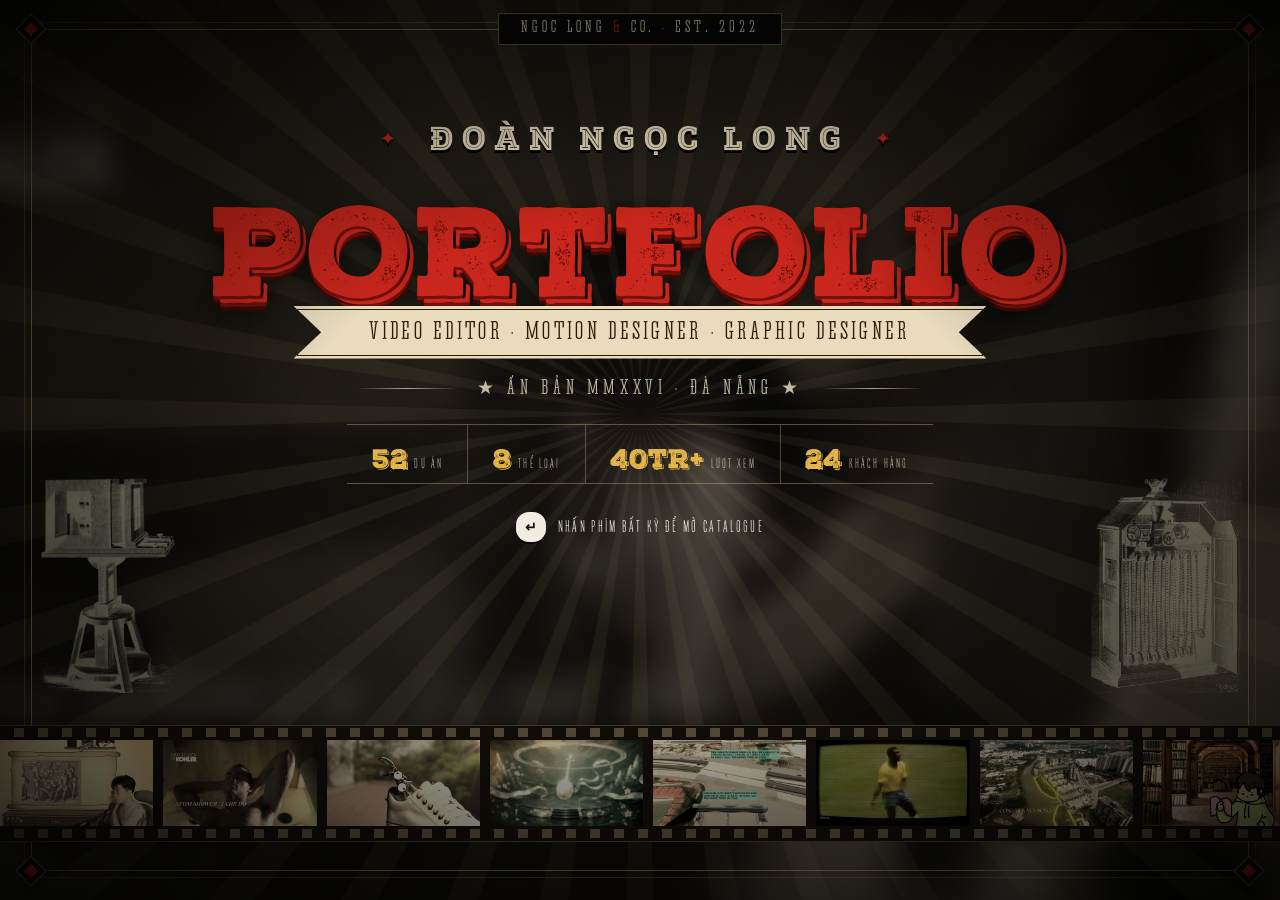
==== commit 14bf4af7: "Catalogue: chữ tự phóng to trên desktop, trang mục lấp đầy, intro chỉnh cỡ PORTFOLIO" ====
--- a/index.html
+++ b/index.html
@@ -12,8 +12,8 @@
   <link rel="icon" href="data:image/svg+xml,%3Csvg xmlns='http://www.w3.org/2000/svg' viewBox='0 0 64 64'%3E%3Ccircle cx='32' cy='32' r='30' fill='%23a8231d'/%3E%3Ccircle cx='32' cy='32' r='25' fill='none' stroke='%23e8e2d3' stroke-width='2'/%3E%3Ctext x='32' y='43' font-family='Georgia,serif' font-size='32' font-weight='bold' fill='%23e8e2d3' text-anchor='middle'%3E%26%3C/text%3E%3C/svg%3E">
   <link rel="preload" href="assets/fonts/hand-gothic-bold.woff2" as="font" type="font/woff2" crossorigin>
   <link rel="preload" href="assets/fonts/aleo.woff2" as="font" type="font/woff2" crossorigin>
-  <link rel="stylesheet" href="css/style.css?v=15">
-  <link rel="stylesheet" href="css/splash.css?v=15">
+  <link rel="stylesheet" href="css/style.css?v=20">
+  <link rel="stylesheet" href="css/splash.css?v=20">
 </head>
 <body>
   <div class="backdrop" aria-hidden="true"><img id="bgImg" alt=""></div>
@@ -64,9 +64,9 @@
     </div>
   </div>
 
-  <script src="js/data.js?v=15"></script>
-  <script src="js/excerpts.js?v=15"></script>
-  <script src="js/splash.js?v=15"></script>
-  <script src="js/app.js?v=15"></script>
+  <script src="js/data.js?v=20"></script>
+  <script src="js/excerpts.js?v=20"></script>
+  <script src="js/splash.js?v=20"></script>
+  <script src="js/app.js?v=20"></script>
 </body>
 </html>
--- a/css/style.css
+++ b/css/style.css
@@ -301,9 +301,11 @@
    ========================================================================== */
 .sheet {
   --u: 1cqw;
-  --fs-body: max(12px, calc(var(--u) * 1.72));
-  --fs-small: max(11px, calc(var(--u) * 1.48));
-  --fs-tiny: max(10px, calc(var(--u) * 1.28));
+  /* --k: hệ số phóng chữ, app.js tự tăng trên desktop cho tới khi trang vừa khít */
+  --k: 1;
+  --fs-body: max(calc(12px * var(--k)), calc(var(--u) * 1.72 * var(--k)));
+  --fs-small: max(calc(11px * var(--k)), calc(var(--u) * 1.48 * var(--k)));
+  --fs-tiny: max(calc(10px * var(--k)), calc(var(--u) * 1.28 * var(--k)));
   position: absolute;
   inset: 0;
   overflow: hidden auto;
@@ -1153,7 +1155,7 @@
   .topbar-title { font-size: 22px; }
   .brand-name { font-size: 20px; }
   .item.has-gallery:has(.channel-stats) .illus { width: 48%; }
-  .sheet { --fs-body: max(11.5px, calc(var(--u) * 1.72)); --fs-small: max(10.5px, calc(var(--u) * 1.48)); --fs-tiny: max(9.5px, calc(var(--u) * 1.28)); }
+  .sheet { --fs-body: max(calc(11.5px * var(--k)), calc(var(--u) * 1.72 * var(--k))); --fs-small: max(calc(10.5px * var(--k)), calc(var(--u) * 1.48 * var(--k))); --fs-tiny: max(calc(9.5px * var(--k)), calc(var(--u) * 1.28 * var(--k))); }
 }
 
 /* trang dài hơn khung: báo hiệu còn nội dung bên dưới */
@@ -1267,3 +1269,23 @@
 @media (prefers-reduced-motion: reduce) {
   *, *::before, *::after { animation-duration: .01ms !important; transition-duration: .01ms !important; }
 }
+
+/* ==========================================================================
+   DESKTOP: chữ lớn hơn một chút + các khối giãn ra lấp chỗ trống
+   ========================================================================== */
+@media (min-width: 900px) {
+  .card-title { font-size: calc(var(--u) * 2.6 * var(--k)); }
+
+  /* trang mở mục: ảnh lớn / dải ảnh giãn hết phần còn lại của trang */
+  .sheet.dept .dept-band { flex: 1 1 0; display: flex; flex-direction: column; min-height: calc(var(--u) * 16); margin-top: calc(var(--u) * 2.4); }
+  .sheet.dept .dept-band img { flex: 1; min-height: 0; aspect-ratio: auto; height: auto; }
+  .sheet.dept .dept-gallery { flex: 1 1 0; min-height: calc(var(--u) * 16); align-items: stretch; margin: calc(var(--u) * 2.4) 0 0; }
+  .sheet.dept .dg { max-width: none; display: flex; flex-direction: column; min-height: 0; max-height: 100%; }
+  .sheet.dept .dg img { flex: 1; min-height: 0; height: auto; aspect-ratio: auto; object-fit: cover; }
+
+  /* trang danh sách chỉ 2 dự án: thẻ và video to hơn */
+  .cards.two .card.h { --tw: calc(var(--u) * 38); }
+  .cards.two .card.v { --tw: calc(var(--u) * 21); }
+  .cards.two .card-title { font-size: calc(var(--u) * 3.3); }
+}
+
--- a/css/splash.css
+++ b/css/splash.css
@@ -170,7 +170,7 @@
 @media (min-width: 900px) {
   .sp-title { justify-content: flex-start; padding-top: 12vh; }
   .sp-by { font-size: clamp(20px, 2.5vw, 42px); }
-  .sp-logo { font-size: clamp(60px, 12.4vw, 230px); }
+  .sp-logo { font-size: clamp(54px, 9.6vw, 176px); }
   .sp-ribbon { font-size: clamp(14px, 1.85vw, 30px); }
   .sp-edition { font-size: clamp(13px, 1.5vw, 24px); margin-top: .9em; }
   .sp-press { margin-top: 3.2vh; font-size: clamp(14px, 1.3vw, 20px); }
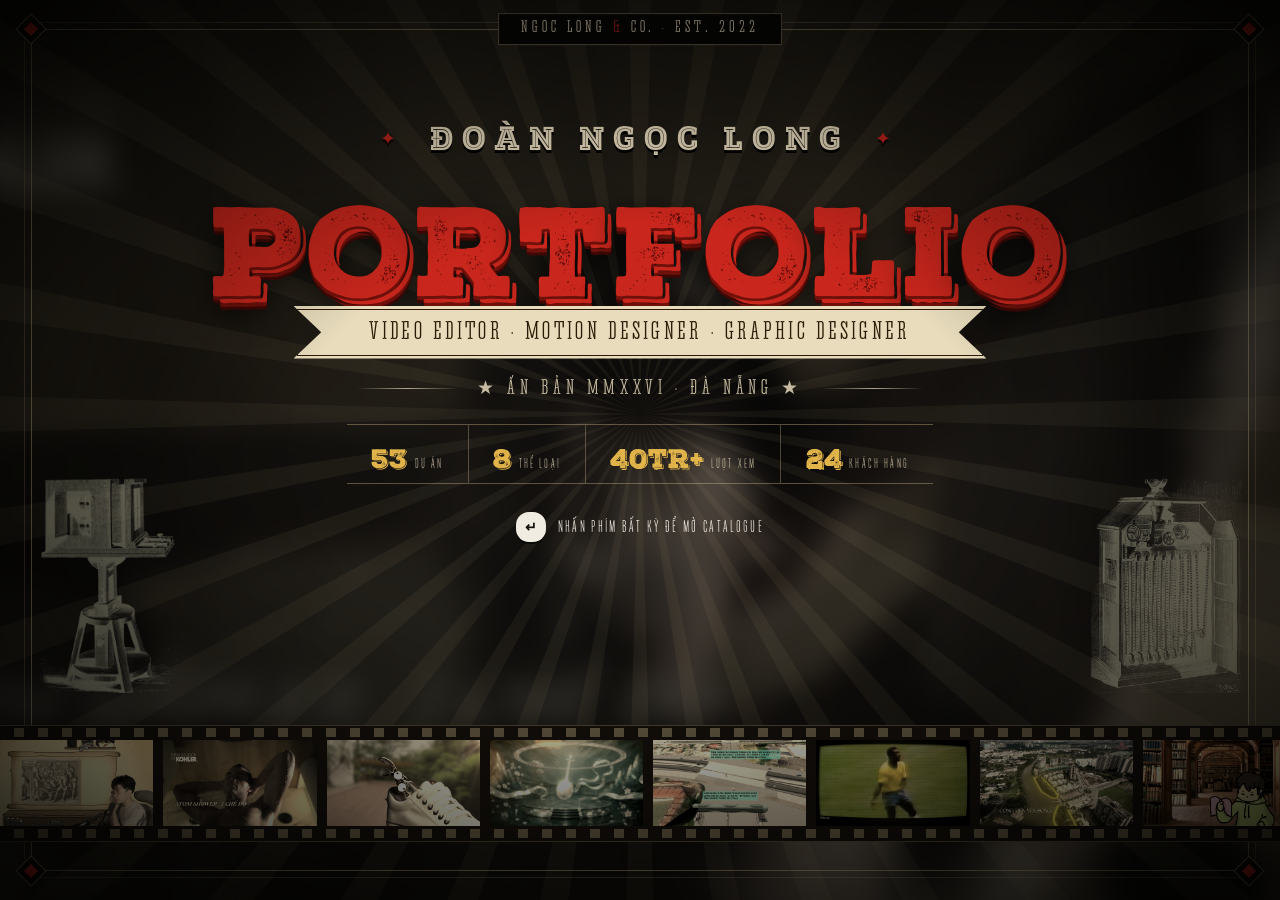
==== commit fdd8dbcc: "Thêm short hoạt hình Lợi Trần: Con mèo đẻ 5 con" ====
--- a/index.html
+++ b/index.html
@@ -12,8 +12,9 @@
   <link rel="icon" href="data:image/svg+xml,%3Csvg xmlns='http://www.w3.org/2000/svg' viewBox='0 0 64 64'%3E%3Ccircle cx='32' cy='32' r='30' fill='%23a8231d'/%3E%3Ccircle cx='32' cy='32' r='25' fill='none' stroke='%23e8e2d3' stroke-width='2'/%3E%3Ctext x='32' y='43' font-family='Georgia,serif' font-size='32' font-weight='bold' fill='%23e8e2d3' text-anchor='middle'%3E%26%3C/text%3E%3C/svg%3E">
   <link rel="preload" href="assets/fonts/hand-gothic-bold.woff2" as="font" type="font/woff2" crossorigin>
   <link rel="preload" href="assets/fonts/aleo.woff2" as="font" type="font/woff2" crossorigin>
-  <link rel="stylesheet" href="css/style.css?v=20">
-  <link rel="stylesheet" href="css/splash.css?v=20">
+  <link rel="stylesheet" href="css/style.css?v=29">
+  <link rel="stylesheet" href="css/splash.css?v=29">
+  <link rel="stylesheet" href="css/borders.css?v=29">
 </head>
 <body>
   <div class="backdrop" aria-hidden="true"><img id="bgImg" alt=""></div>
@@ -64,9 +65,9 @@
     </div>
   </div>
 
-  <script src="js/data.js?v=20"></script>
-  <script src="js/excerpts.js?v=20"></script>
-  <script src="js/splash.js?v=20"></script>
-  <script src="js/app.js?v=20"></script>
+  <script src="js/data.js?v=29"></script>
+  <script src="js/excerpts.js?v=29"></script>
+  <script src="js/splash.js?v=29"></script>
+  <script src="js/app.js?v=29"></script>
 </body>
 </html>
--- a/css/style.css
+++ b/css/style.css
@@ -10,6 +10,7 @@
 @font-face { font-family: "Aleo"; src: url("../assets/fonts/aleo.woff2") format("woff2"); font-weight: 400; font-style: normal; font-display: swap; }
 @font-face { font-family: "Aleo"; src: url("../assets/fonts/aleo-bold.woff2") format("woff2"); font-weight: 700; font-style: normal; font-display: swap; }
 @font-face { font-family: "Aleo"; src: url("../assets/fonts/aleo-italic.woff2") format("woff2"); font-weight: 400; font-style: italic; font-display: swap; }
+@font-face { font-family: "Playfair"; src: url("../assets/fonts/playfair-italic.woff2") format("woff2"); font-weight: 400; font-style: italic; font-display: swap; }
 
 :root {
   color-scheme: dark;
@@ -366,7 +367,9 @@
 .italic { font-style: italic; }
 .small { font-size: var(--fs-small); }
 .by { margin-top: calc(var(--u) * -.4) !important; text-align: right; font-family: var(--f-gothic); font-size: var(--fs-small); letter-spacing: .1em; text-transform: uppercase; }
-.lead { font-weight: 700; }
+/* đoạn dẫn: Playfair Display nghiêng, lớn hơn thân bài để tách hẳn (kiểu đoạn dẫn tạp chí cổ) */
+.lead { font-family: "Playfair", var(--f-body); font-style: italic; font-weight: 400; font-size: 1.14em; line-height: 1.42; }
+.lead.dropcap::first-letter { font-style: normal; }
 .dropcap::first-letter {
   float: left;
   font-family: var(--f-display);
@@ -1278,10 +1281,13 @@
 
   /* trang mở mục: ảnh lớn / dải ảnh giãn hết phần còn lại của trang */
   .sheet.dept .dept-band { flex: 1 1 0; display: flex; flex-direction: column; min-height: calc(var(--u) * 16); margin-top: calc(var(--u) * 2.4); }
-  .sheet.dept .dept-band img { flex: 1; min-height: 0; aspect-ratio: auto; height: auto; }
-  .sheet.dept .dept-gallery { flex: 1 1 0; min-height: calc(var(--u) * 16); align-items: stretch; margin: calc(var(--u) * 2.4) 0 0; }
-  .sheet.dept .dg { max-width: none; display: flex; flex-direction: column; min-height: 0; max-height: 100%; }
-  .sheet.dept .dg img { flex: 1; min-height: 0; height: auto; aspect-ratio: auto; object-fit: cover; }
+  /* ảnh hiện trọn (không cắt chữ trong thumbnail), phần dư là viền giấy của tấm bìa */
+  .sheet.dept .dept-band img { flex: 1; min-height: 0; aspect-ratio: auto; height: auto; object-fit: contain; }
+  /* dải ảnh dọc giữ đúng tỉ lệ gốc, canh giữa phần trống còn lại */
+  .sheet.dept .dept-gallery { margin: auto auto 0; padding-top: calc(var(--u) * 2.4); flex-wrap: nowrap; max-width: 100%; }
+  .sheet.dept .dg { flex: 0 0 auto; max-width: none; }
+  .sheet.dept .dept-gallery.g3 .dg:nth-child(n+4) { display: none; }
+  .sheet.dept .dg img { width: auto; height: var(--gh, calc(var(--u) * 32)); aspect-ratio: var(--ar); }
 
   /* trang danh sách chỉ 2 dự án: thẻ và video to hơn */
   .cards.two .card.h { --tw: calc(var(--u) * 38); }
@@ -1289,3 +1295,39 @@
   .cards.two .card-title { font-size: calc(var(--u) * 3.3); }
 }
 
+
+/* ==========================================================================
+   HOẠ TIẾT CATALOGUE: viền hoa văn (css/borders.css), thanh tiêu đề nền đen,
+   băng khẩu hiệu đóng khung, chú thích "Hình minh hoạ số"
+   ========================================================================== */
+.sheet[data-border]::before {
+  inset: calc(var(--u) * 1.5);
+  border: calc(var(--u) * 3.4) solid transparent;
+  border-image-slice: 24;
+  border-image-repeat: round;
+  outline: 0;
+  opacity: .82;
+}
+.sheet[data-border] .topmarks { display: none; }
+.sheet[data-border], .sheet.dept[data-border], .sheet.about[data-border] { padding: calc(var(--u) * 6.6) calc(var(--u) * 7.4) calc(var(--u) * 6.4); }
+.sheet.dept[data-border]::after { display: none; }
+
+/* thanh tiêu đề nhỏ kiểu "VISIT OUR DRUGS DEPARTMENT" */
+.kicker { display: table; width: fit-content; align-self: flex-start; padding: calc(var(--u) * .45) calc(var(--u) * 1.2) calc(var(--u) * .3); border-top: 0; background: var(--ink); color: var(--paper); }
+
+/* băng khẩu hiệu đóng khung kiểu "OUR PRICES ARE NEVER BEATEN." */
+.list-foot, .xp-foot {
+  padding: calc(var(--u) * .9) calc(var(--u) * 1.6) calc(var(--u) * .7);
+  border: 2px solid var(--ink);
+  box-shadow: inset 0 0 0 3px var(--paper), inset 0 0 0 4px var(--ink);
+  font-family: var(--f-gothic); font-style: normal; font-weight: 700;
+  letter-spacing: .06em; text-transform: uppercase; text-align: center;
+}
+
+/* chú thích dưới video trên trang dự án */
+.illus-no { margin-top: calc(var(--u) * .7); text-align: right; font-family: var(--f-body); font-style: italic; font-size: var(--fs-tiny); color: var(--ink-2); }
+
+@media (max-width: 899px) {
+  .sheet[data-border]::before { inset: 5px; border-width: 13px; }
+  .sheet[data-border], .sheet.dept[data-border], .sheet.about[data-border] { padding: 40px 26px 46px; }
+}
--- a/css/borders.css
+++ b/css/borders.css
@@ -0,0 +1,7 @@
+/* Tạo tự động bởi tools/borders.py: viền hoa văn từng trang (data-border trên .sheet) */
+.sheet[data-border="beads"]::before { border-image-source: url("data:image/svg+xml,%3Csvg%20xmlns%3D%22http%3A//www.w3.org/2000/svg%22%20width%3D%2272%22%20height%3D%2272%22%20viewBox%3D%220%200%2072%2072%22%3E%3Cdefs%3E%3Cg%20id%3D%22e%22%3E%3Cpath%20d%3D%22M0%203H24%22%20stroke%3D%22%231d1a16%22%20stroke-width%3D%221.4%22/%3E%3Cpath%20d%3D%22M0%2021H24%22%20stroke%3D%22%231d1a16%22%20stroke-width%3D%22.8%22/%3E%3Ccircle%20cx%3D%226%22%20cy%3D%2212%22%20r%3D%223.3%22%20fill%3D%22%231d1a16%22/%3E%3Cpath%20d%3D%22M18%208l3.8%204-3.8%204-3.8-4z%22%20fill%3D%22%231d1a16%22/%3E%3C/g%3E%3Cg%20id%3D%22c%22%3E%3Cpath%20d%3D%22M3%2024V3H24%22%20fill%3D%22none%22%20stroke%3D%22%231d1a16%22%20stroke-width%3D%221.4%22/%3E%3Cpath%20d%3D%22M21%2024V21H24%22%20fill%3D%22none%22%20stroke%3D%22%231d1a16%22%20stroke-width%3D%22.8%22/%3E%3Ccircle%20cx%3D%2212%22%20cy%3D%2212%22%20r%3D%225.2%22%20fill%3D%22%231d1a16%22/%3E%3Ccircle%20cx%3D%2212%22%20cy%3D%2212%22%20r%3D%222.2%22%20fill%3D%22%23ebe4d3%22/%3E%3C/g%3E%3C/defs%3E%3Cuse%20href%3D%22%23c%22/%3E%3Cuse%20href%3D%22%23c%22%20transform%3D%22translate%2872%200%29%20scale%28-1%201%29%22/%3E%3Cuse%20href%3D%22%23c%22%20transform%3D%22translate%280%2072%29%20scale%281%20-1%29%22/%3E%3Cuse%20href%3D%22%23c%22%20transform%3D%22translate%2872%2072%29%20scale%28-1%20-1%29%22/%3E%3Cuse%20href%3D%22%23e%22%20transform%3D%22translate%2824%200%29%22/%3E%3Cuse%20href%3D%22%23e%22%20transform%3D%22translate%2824%2072%29%20scale%281%20-1%29%22/%3E%3Cuse%20href%3D%22%23e%22%20transform%3D%22translate%280%2048%29%20rotate%28-90%29%22/%3E%3Cuse%20href%3D%22%23e%22%20transform%3D%22translate%2872%2024%29%20rotate%2890%29%22/%3E%3C/svg%3E"); }
+.sheet[data-border="zigzag"]::before { border-image-source: url("data:image/svg+xml,%3Csvg%20xmlns%3D%22http%3A//www.w3.org/2000/svg%22%20width%3D%2272%22%20height%3D%2272%22%20viewBox%3D%220%200%2072%2072%22%3E%3Cdefs%3E%3Cg%20id%3D%22e%22%3E%3Cpath%20d%3D%22M0%203H24%22%20stroke%3D%22%231d1a16%22%20stroke-width%3D%221.4%22/%3E%3Cpath%20d%3D%22M0%207H24%22%20stroke%3D%22%231d1a16%22%20stroke-width%3D%22.7%22/%3E%3Cpath%20d%3D%22M0%2019L6%2010L12%2019L18%2010L24%2019%22%20fill%3D%22none%22%20stroke%3D%22%231d1a16%22%20stroke-width%3D%222%22%20stroke-linejoin%3D%22miter%22/%3E%3C/g%3E%3Cg%20id%3D%22c%22%3E%3Cpath%20d%3D%22M3%2024V3H24M7%2024V7H24%22%20fill%3D%22none%22%20stroke%3D%22%231d1a16%22%20stroke-width%3D%221.1%22/%3E%3Cpath%20d%3D%22M11%2011h8v8h-8z%22%20fill%3D%22%231d1a16%22/%3E%3C/g%3E%3C/defs%3E%3Cuse%20href%3D%22%23c%22/%3E%3Cuse%20href%3D%22%23c%22%20transform%3D%22translate%2872%200%29%20scale%28-1%201%29%22/%3E%3Cuse%20href%3D%22%23c%22%20transform%3D%22translate%280%2072%29%20scale%281%20-1%29%22/%3E%3Cuse%20href%3D%22%23c%22%20transform%3D%22translate%2872%2072%29%20scale%28-1%20-1%29%22/%3E%3Cuse%20href%3D%22%23e%22%20transform%3D%22translate%2824%200%29%22/%3E%3Cuse%20href%3D%22%23e%22%20transform%3D%22translate%2824%2072%29%20scale%281%20-1%29%22/%3E%3Cuse%20href%3D%22%23e%22%20transform%3D%22translate%280%2048%29%20rotate%28-90%29%22/%3E%3Cuse%20href%3D%22%23e%22%20transform%3D%22translate%2872%2024%29%20rotate%2890%29%22/%3E%3C/svg%3E"); }
+.sheet[data-border="rope"]::before { border-image-source: url("data:image/svg+xml,%3Csvg%20xmlns%3D%22http%3A//www.w3.org/2000/svg%22%20width%3D%2272%22%20height%3D%2272%22%20viewBox%3D%220%200%2072%2072%22%3E%3Cdefs%3E%3Cg%20id%3D%22e%22%3E%3Cpath%20d%3D%22M0%203.5H24M0%2020.5H24%22%20stroke%3D%22%231d1a16%22%20stroke-width%3D%221.2%22/%3E%3Cellipse%20cx%3D%224%22%20cy%3D%2212%22%20rx%3D%225.6%22%20ry%3D%222.5%22%20transform%3D%22rotate%28-58%204%2012%29%22%20fill%3D%22%231d1a16%22%20stroke%3D%22%23ebe4d3%22%20stroke-width%3D%22.9%22/%3E%3Cellipse%20cx%3D%2212%22%20cy%3D%2212%22%20rx%3D%225.6%22%20ry%3D%222.5%22%20transform%3D%22rotate%28-58%2012%2012%29%22%20fill%3D%22%231d1a16%22%20stroke%3D%22%23ebe4d3%22%20stroke-width%3D%22.9%22/%3E%3Cellipse%20cx%3D%2220%22%20cy%3D%2212%22%20rx%3D%225.6%22%20ry%3D%222.5%22%20transform%3D%22rotate%28-58%2020%2012%29%22%20fill%3D%22%231d1a16%22%20stroke%3D%22%23ebe4d3%22%20stroke-width%3D%22.9%22/%3E%3C/g%3E%3Cg%20id%3D%22c%22%3E%3Cpath%20d%3D%22M3.5%2024V3.5H24M20.5%2024V20.5H24%22%20fill%3D%22none%22%20stroke%3D%22%231d1a16%22%20stroke-width%3D%221.2%22/%3E%3Ccircle%20cx%3D%2212%22%20cy%3D%2212%22%20r%3D%226.5%22%20fill%3D%22none%22%20stroke%3D%22%231d1a16%22%20stroke-width%3D%222.6%22/%3E%3Ccircle%20cx%3D%2212%22%20cy%3D%2212%22%20r%3D%222%22%20fill%3D%22%231d1a16%22/%3E%3C/g%3E%3C/defs%3E%3Cuse%20href%3D%22%23c%22/%3E%3Cuse%20href%3D%22%23c%22%20transform%3D%22translate%2872%200%29%20scale%28-1%201%29%22/%3E%3Cuse%20href%3D%22%23c%22%20transform%3D%22translate%280%2072%29%20scale%281%20-1%29%22/%3E%3Cuse%20href%3D%22%23c%22%20transform%3D%22translate%2872%2072%29%20scale%28-1%20-1%29%22/%3E%3Cuse%20href%3D%22%23e%22%20transform%3D%22translate%2824%200%29%22/%3E%3Cuse%20href%3D%22%23e%22%20transform%3D%22translate%2824%2072%29%20scale%281%20-1%29%22/%3E%3Cuse%20href%3D%22%23e%22%20transform%3D%22translate%280%2048%29%20rotate%28-90%29%22/%3E%3Cuse%20href%3D%22%23e%22%20transform%3D%22translate%2872%2024%29%20rotate%2890%29%22/%3E%3C/svg%3E"); }
+.sheet[data-border="fleuron"]::before { border-image-source: url("data:image/svg+xml,%3Csvg%20xmlns%3D%22http%3A//www.w3.org/2000/svg%22%20width%3D%2272%22%20height%3D%2272%22%20viewBox%3D%220%200%2072%2072%22%3E%3Cdefs%3E%3Cg%20id%3D%22e%22%3E%3Cpath%20d%3D%22M0%202H24M0%205H24%22%20stroke%3D%22%231d1a16%22%20stroke-width%3D%221%22/%3E%3Cpath%20d%3D%22M0%2022H24%22%20stroke%3D%22%231d1a16%22%20stroke-width%3D%22.8%22/%3E%3Cpath%20d%3D%22M0%2014C3%207%209%207%2012%2014S21%2021%2024%2014%22%20fill%3D%22none%22%20stroke%3D%22%231d1a16%22%20stroke-width%3D%221.7%22/%3E%3Ccircle%20cx%3D%226%22%20cy%3D%2210%22%20r%3D%221.7%22%20fill%3D%22%231d1a16%22/%3E%3Ccircle%20cx%3D%2218%22%20cy%3D%2218%22%20r%3D%221.7%22%20fill%3D%22%231d1a16%22/%3E%3Cpath%20d%3D%22M12%2014c1.5-3%204-4%206-3.5-1%202.5-3.5%203.8-6%203.5zM12%2014c-1.5%203-4%204-6%203.5%201-2.5%203.5-3.8%206-3.5z%22%20fill%3D%22%231d1a16%22/%3E%3C/g%3E%3Cg%20id%3D%22c%22%3E%3Cpath%20d%3D%22M2%2024V2H24M5%2024V5H24%22%20fill%3D%22none%22%20stroke%3D%22%231d1a16%22%20stroke-width%3D%221%22/%3E%3Cpath%20d%3D%22M22%2024V22H24%22%20fill%3D%22none%22%20stroke%3D%22%231d1a16%22%20stroke-width%3D%22.8%22/%3E%3Ccircle%20cx%3D%2217.2%22%20cy%3D%2213.0%22%20r%3D%222.4%22%20fill%3D%22%231d1a16%22/%3E%3Ccircle%20cx%3D%2213.0%22%20cy%3D%2217.2%22%20r%3D%222.4%22%20fill%3D%22%231d1a16%22/%3E%3Ccircle%20cx%3D%228.8%22%20cy%3D%2213.0%22%20r%3D%222.4%22%20fill%3D%22%231d1a16%22/%3E%3Ccircle%20cx%3D%2213.0%22%20cy%3D%228.8%22%20r%3D%222.4%22%20fill%3D%22%231d1a16%22/%3E%3Ccircle%20cx%3D%2213%22%20cy%3D%2213%22%20r%3D%222.6%22%20fill%3D%22%23ebe4d3%22%20stroke%3D%22%231d1a16%22%20stroke-width%3D%221.2%22/%3E%3C/g%3E%3C/defs%3E%3Cuse%20href%3D%22%23c%22/%3E%3Cuse%20href%3D%22%23c%22%20transform%3D%22translate%2872%200%29%20scale%28-1%201%29%22/%3E%3Cuse%20href%3D%22%23c%22%20transform%3D%22translate%280%2072%29%20scale%281%20-1%29%22/%3E%3Cuse%20href%3D%22%23c%22%20transform%3D%22translate%2872%2072%29%20scale%28-1%20-1%29%22/%3E%3Cuse%20href%3D%22%23e%22%20transform%3D%22translate%2824%200%29%22/%3E%3Cuse%20href%3D%22%23e%22%20transform%3D%22translate%2824%2072%29%20scale%281%20-1%29%22/%3E%3Cuse%20href%3D%22%23e%22%20transform%3D%22translate%280%2048%29%20rotate%28-90%29%22/%3E%3Cuse%20href%3D%22%23e%22%20transform%3D%22translate%2872%2024%29%20rotate%2890%29%22/%3E%3C/svg%3E"); }
+.sheet[data-border="double"]::before { border-image-source: url("data:image/svg+xml,%3Csvg%20xmlns%3D%22http%3A//www.w3.org/2000/svg%22%20width%3D%2272%22%20height%3D%2272%22%20viewBox%3D%220%200%2072%2072%22%3E%3Cdefs%3E%3Cg%20id%3D%22e%22%3E%3Cpath%20d%3D%22M0%204H24%22%20stroke%3D%22%231d1a16%22%20stroke-width%3D%223.4%22/%3E%3Cpath%20d%3D%22M0%2010H24%22%20stroke%3D%22%231d1a16%22%20stroke-width%3D%221.2%22/%3E%3Ccircle%20cx%3D%222%22%20cy%3D%2217%22%20r%3D%221.1%22%20fill%3D%22%231d1a16%22/%3E%3Ccircle%20cx%3D%228%22%20cy%3D%2217%22%20r%3D%221.1%22%20fill%3D%22%231d1a16%22/%3E%3Ccircle%20cx%3D%2214%22%20cy%3D%2217%22%20r%3D%221.1%22%20fill%3D%22%231d1a16%22/%3E%3Ccircle%20cx%3D%2220%22%20cy%3D%2217%22%20r%3D%221.1%22%20fill%3D%22%231d1a16%22/%3E%3C/g%3E%3Cg%20id%3D%22c%22%3E%3Cpath%20d%3D%22M0%200h15v15H0z%22%20fill%3D%22%231d1a16%22/%3E%3Cpath%20d%3D%22M4%204h7v7H4z%22%20fill%3D%22%23ebe4d3%22/%3E%3Ccircle%20cx%3D%227.5%22%20cy%3D%227.5%22%20r%3D%221.6%22%20fill%3D%22%231d1a16%22/%3E%3Cpath%20d%3D%22M15%204H24M4%2015V24%22%20stroke%3D%22%231d1a16%22%20stroke-width%3D%223.4%22/%3E%3Cpath%20d%3D%22M10%2024V10H24%22%20fill%3D%22none%22%20stroke%3D%22%231d1a16%22%20stroke-width%3D%221.2%22/%3E%3C/g%3E%3C/defs%3E%3Cuse%20href%3D%22%23c%22/%3E%3Cuse%20href%3D%22%23c%22%20transform%3D%22translate%2872%200%29%20scale%28-1%201%29%22/%3E%3Cuse%20href%3D%22%23c%22%20transform%3D%22translate%280%2072%29%20scale%281%20-1%29%22/%3E%3Cuse%20href%3D%22%23c%22%20transform%3D%22translate%2872%2072%29%20scale%28-1%20-1%29%22/%3E%3Cuse%20href%3D%22%23e%22%20transform%3D%22translate%2824%200%29%22/%3E%3Cuse%20href%3D%22%23e%22%20transform%3D%22translate%2824%2072%29%20scale%281%20-1%29%22/%3E%3Cuse%20href%3D%22%23e%22%20transform%3D%22translate%280%2048%29%20rotate%28-90%29%22/%3E%3Cuse%20href%3D%22%23e%22%20transform%3D%22translate%2872%2024%29%20rotate%2890%29%22/%3E%3C/svg%3E"); }
+.sheet[data-border="teeth"]::before { border-image-source: url("data:image/svg+xml,%3Csvg%20xmlns%3D%22http%3A//www.w3.org/2000/svg%22%20width%3D%2272%22%20height%3D%2272%22%20viewBox%3D%220%200%2072%2072%22%3E%3Cdefs%3E%3Cg%20id%3D%22e%22%3E%3Cpath%20d%3D%22M0%203H24%22%20stroke%3D%22%231d1a16%22%20stroke-width%3D%221.4%22/%3E%3Cpath%20d%3D%22M2%206.5H10L6%2013.5ZM14%206.5H22L18%2013.5Z%22%20fill%3D%22%231d1a16%22/%3E%3Ccircle%20cx%3D%226%22%20cy%3D%2219%22%20r%3D%221%22%20fill%3D%22%231d1a16%22/%3E%3Ccircle%20cx%3D%2218%22%20cy%3D%2219%22%20r%3D%221%22%20fill%3D%22%231d1a16%22/%3E%3C/g%3E%3Cg%20id%3D%22c%22%3E%3Cpath%20d%3D%22M3%2024V3H24%22%20fill%3D%22none%22%20stroke%3D%22%231d1a16%22%20stroke-width%3D%221.4%22/%3E%3Cpath%20d%3D%22M12%204.5l7.5%207.5-7.5%207.5L4.5%2012z%22%20fill%3D%22%231d1a16%22/%3E%3C/g%3E%3C/defs%3E%3Cuse%20href%3D%22%23c%22/%3E%3Cuse%20href%3D%22%23c%22%20transform%3D%22translate%2872%200%29%20scale%28-1%201%29%22/%3E%3Cuse%20href%3D%22%23c%22%20transform%3D%22translate%280%2072%29%20scale%281%20-1%29%22/%3E%3Cuse%20href%3D%22%23c%22%20transform%3D%22translate%2872%2072%29%20scale%28-1%20-1%29%22/%3E%3Cuse%20href%3D%22%23e%22%20transform%3D%22translate%2824%200%29%22/%3E%3Cuse%20href%3D%22%23e%22%20transform%3D%22translate%2824%2072%29%20scale%281%20-1%29%22/%3E%3Cuse%20href%3D%22%23e%22%20transform%3D%22translate%280%2048%29%20rotate%28-90%29%22/%3E%3Cuse%20href%3D%22%23e%22%20transform%3D%22translate%2872%2024%29%20rotate%2890%29%22/%3E%3C/svg%3E"); }
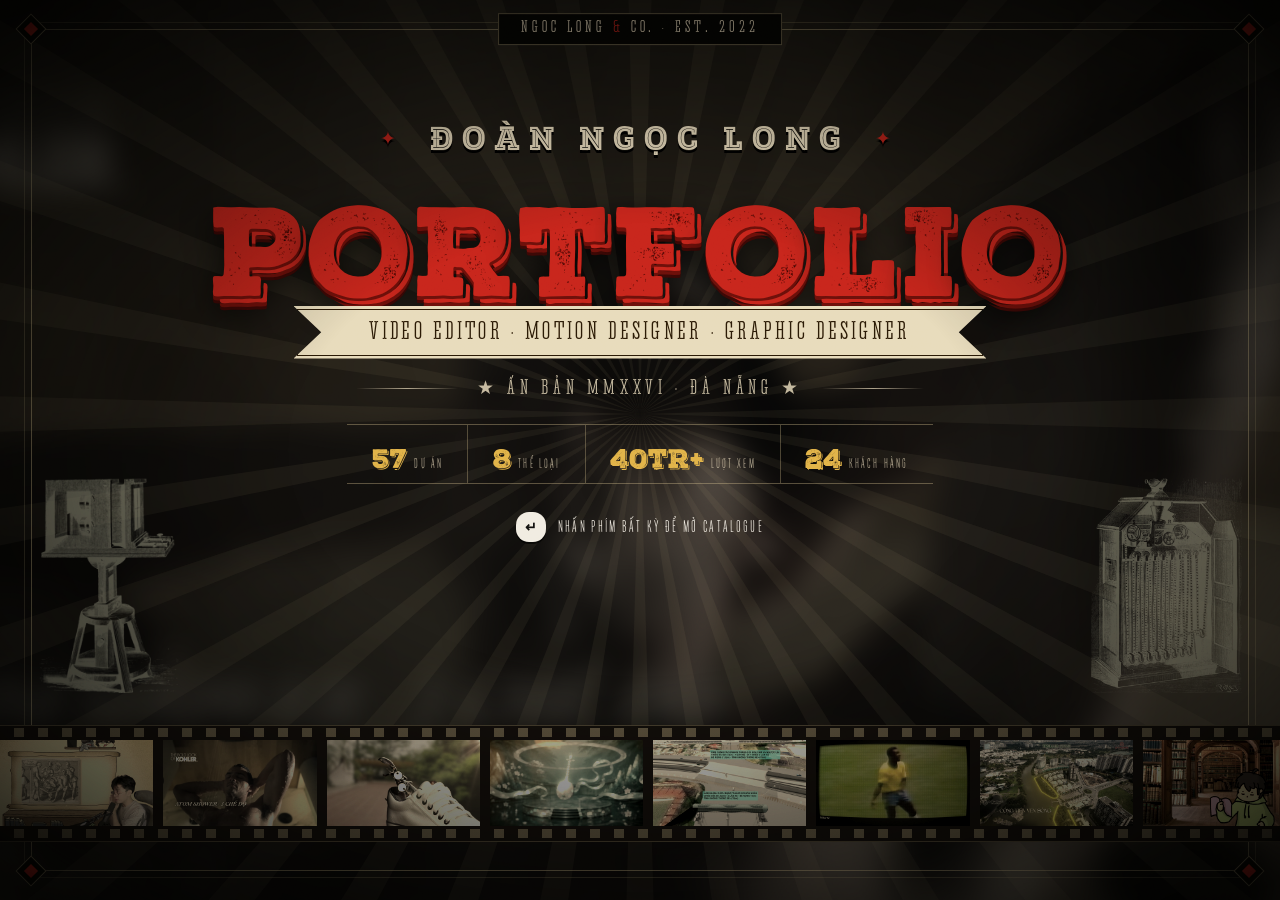
==== commit 0aa5217f: "Thêm phim ngắn Tết, Thủy Hử, MSTC, 3 video TikTok 3 con chos; mục Dự án cá nhân" ====
--- a/index.html
+++ b/index.html
@@ -12,9 +12,9 @@
   <link rel="icon" href="data:image/svg+xml,%3Csvg xmlns='http://www.w3.org/2000/svg' viewBox='0 0 64 64'%3E%3Ccircle cx='32' cy='32' r='30' fill='%23a8231d'/%3E%3Ccircle cx='32' cy='32' r='25' fill='none' stroke='%23e8e2d3' stroke-width='2'/%3E%3Ctext x='32' y='43' font-family='Georgia,serif' font-size='32' font-weight='bold' fill='%23e8e2d3' text-anchor='middle'%3E%26%3C/text%3E%3C/svg%3E">
   <link rel="preload" href="assets/fonts/hand-gothic-bold.woff2" as="font" type="font/woff2" crossorigin>
   <link rel="preload" href="assets/fonts/aleo.woff2" as="font" type="font/woff2" crossorigin>
-  <link rel="stylesheet" href="css/style.css?v=29">
-  <link rel="stylesheet" href="css/splash.css?v=29">
-  <link rel="stylesheet" href="css/borders.css?v=29">
+  <link rel="stylesheet" href="css/style.css?v=31">
+  <link rel="stylesheet" href="css/splash.css?v=31">
+  <link rel="stylesheet" href="css/borders.css?v=31">
 </head>
 <body>
   <div class="backdrop" aria-hidden="true"><img id="bgImg" alt=""></div>
@@ -65,9 +65,9 @@
     </div>
   </div>
 
-  <script src="js/data.js?v=29"></script>
-  <script src="js/excerpts.js?v=29"></script>
-  <script src="js/splash.js?v=29"></script>
-  <script src="js/app.js?v=29"></script>
+  <script src="js/data.js?v=31"></script>
+  <script src="js/excerpts.js?v=31"></script>
+  <script src="js/splash.js?v=31"></script>
+  <script src="js/app.js?v=31"></script>
 </body>
 </html>
--- a/css/style.css
+++ b/css/style.css
@@ -1331,3 +1331,8 @@
   .sheet[data-border]::before { inset: 5px; border-width: 13px; }
   .sheet[data-border], .sheet.dept[data-border], .sheet.about[data-border] { padding: 40px 26px 46px; }
 }
+
+/* trang gom nhiều video DỌC (kênh 3 con chos): dải video phụ thu thấp, canh giữa */
+.item.v.has-gallery .gallery { grid-template-columns: repeat(var(--n, 3), auto); justify-content: center; gap: calc(var(--u) * 4); }
+.item.v.has-gallery .gal-img img { width: auto; height: calc(var(--u) * 17); }
+.item.v.has-gallery .gal figcaption { max-width: calc(var(--u) * 16); margin-left: auto; margin-right: auto; }
